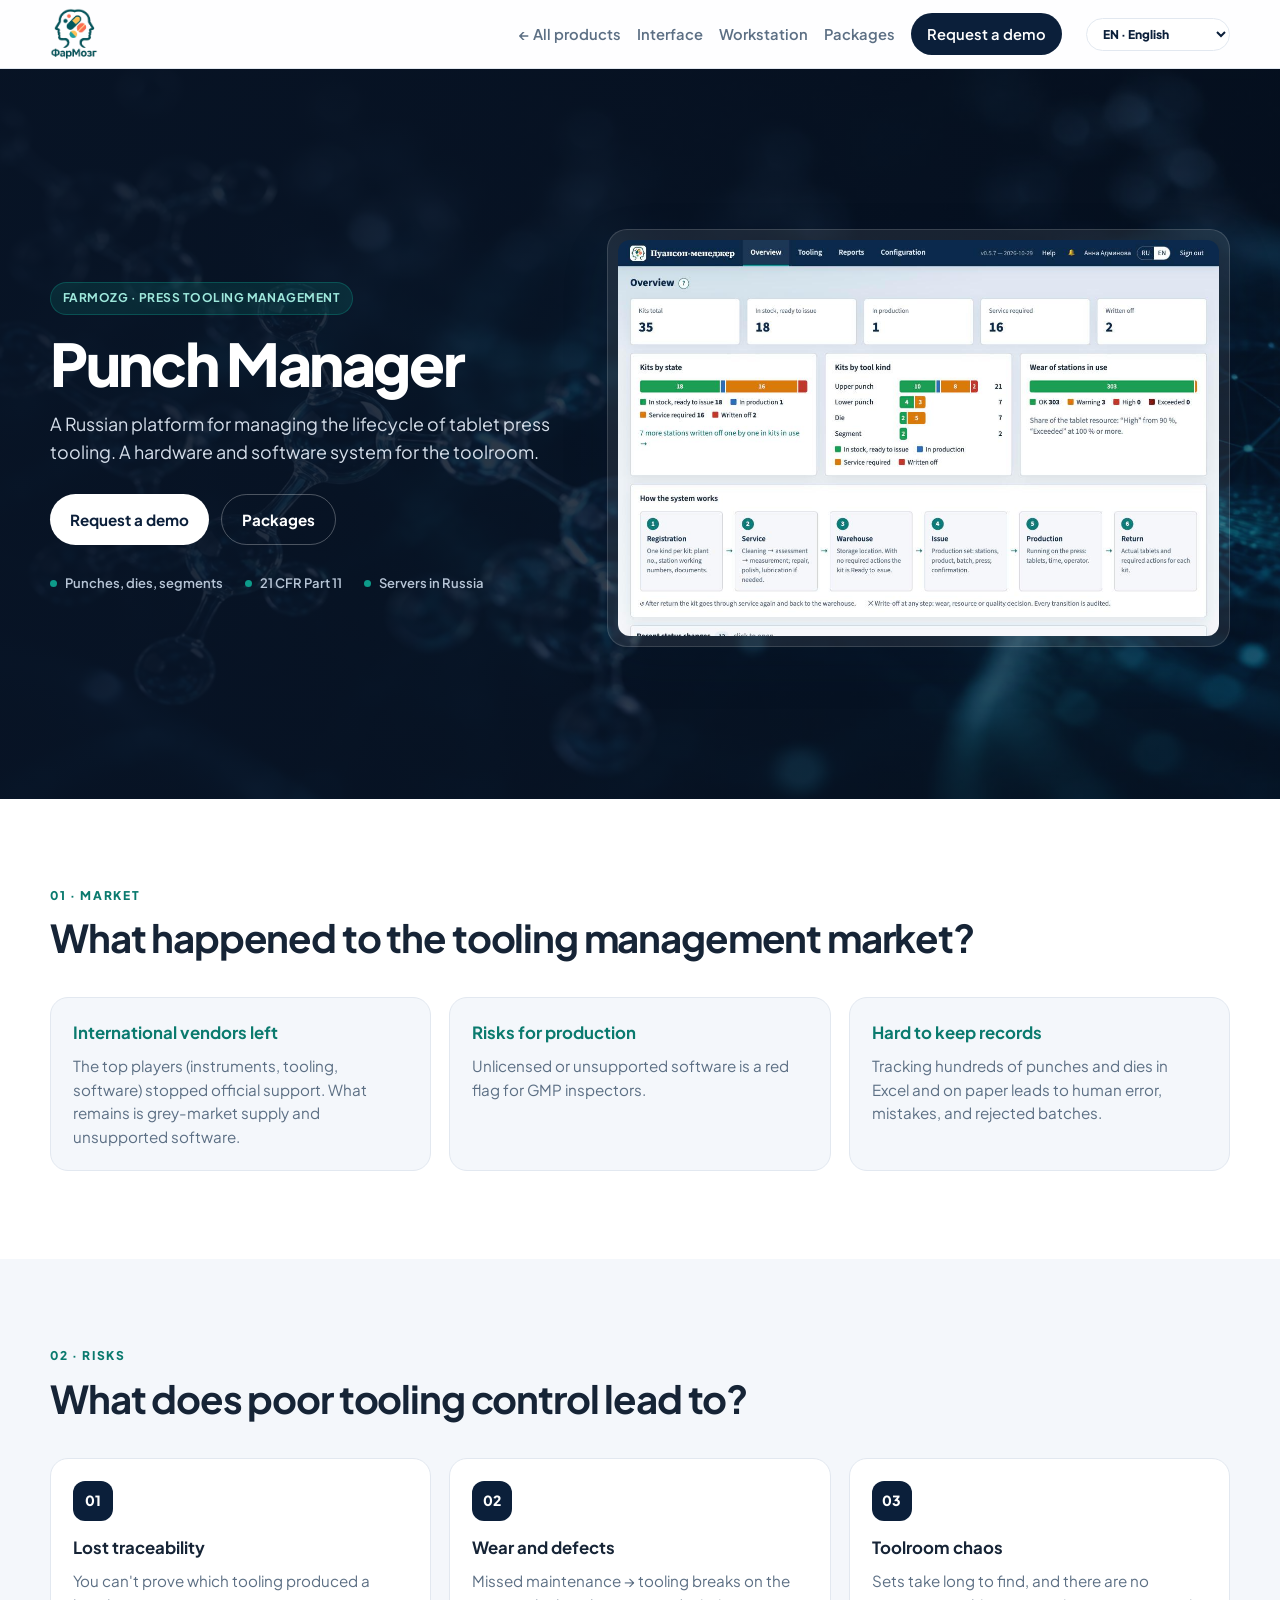
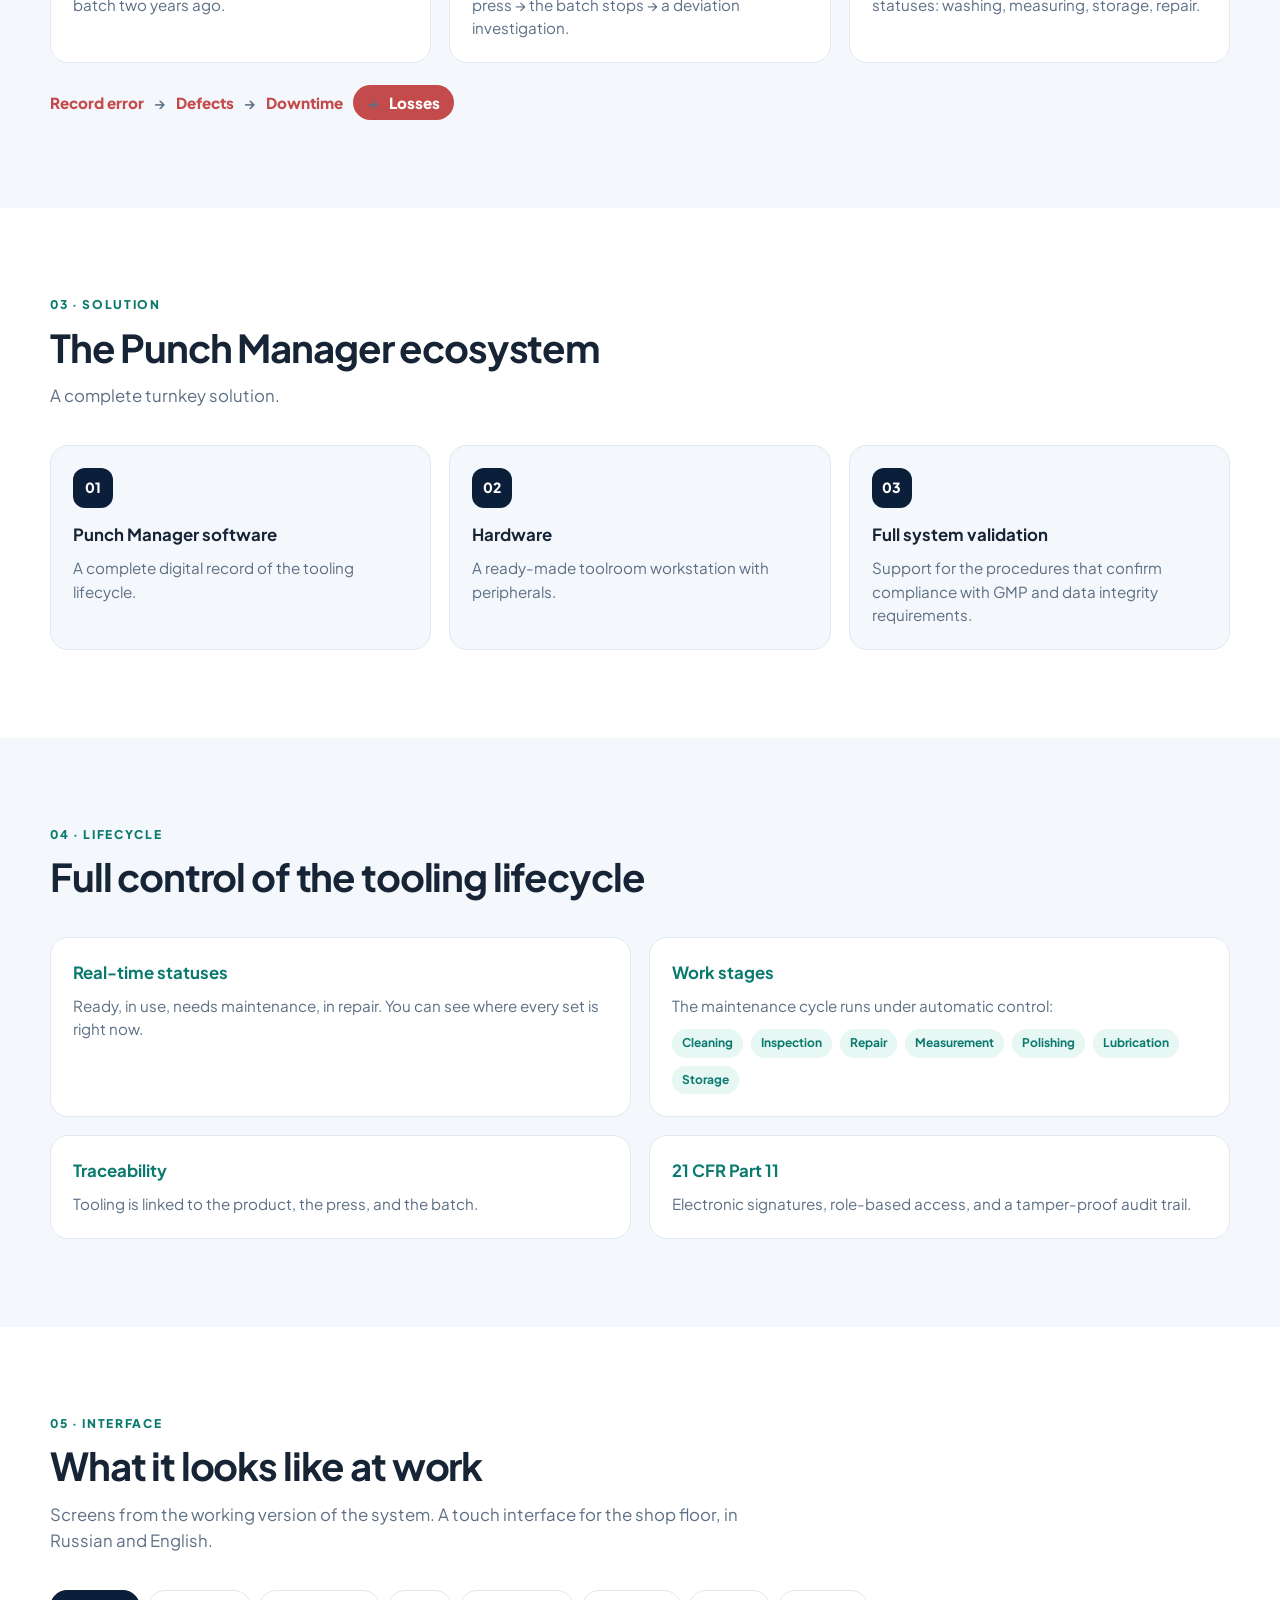
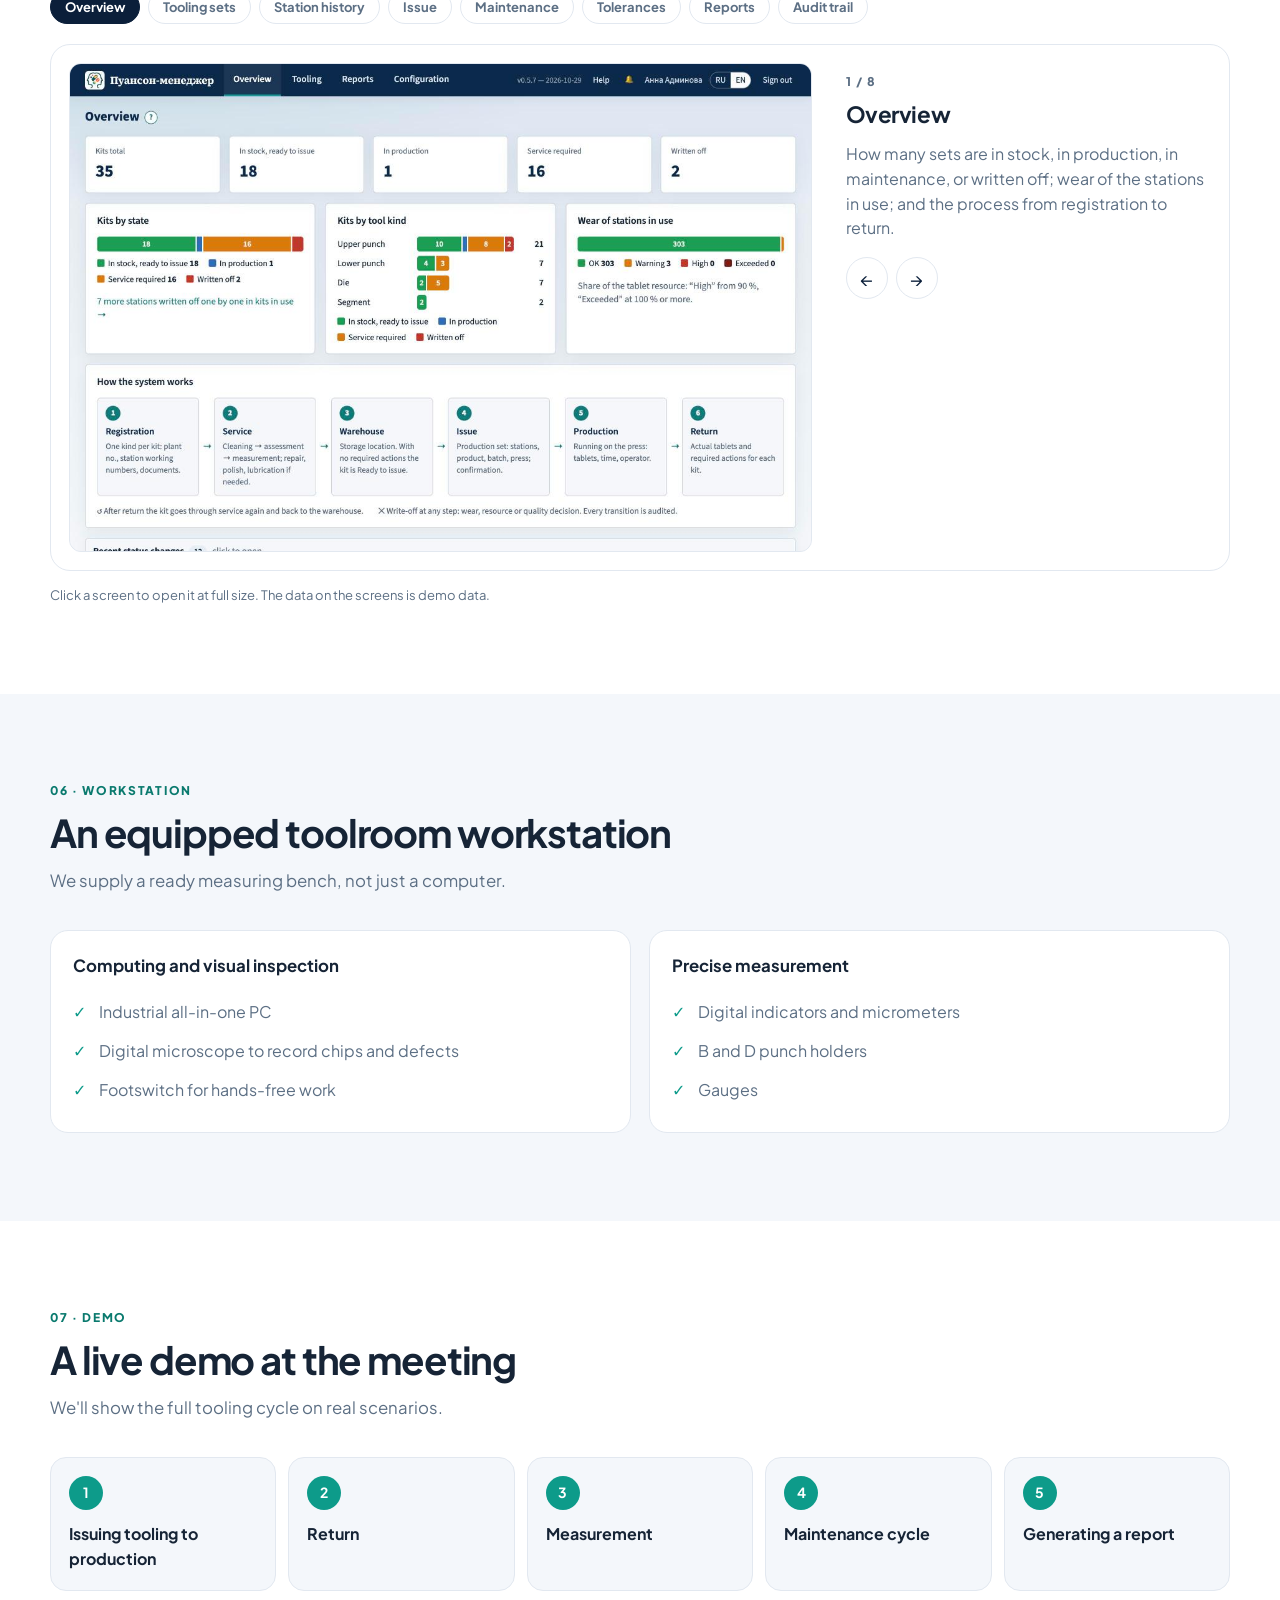
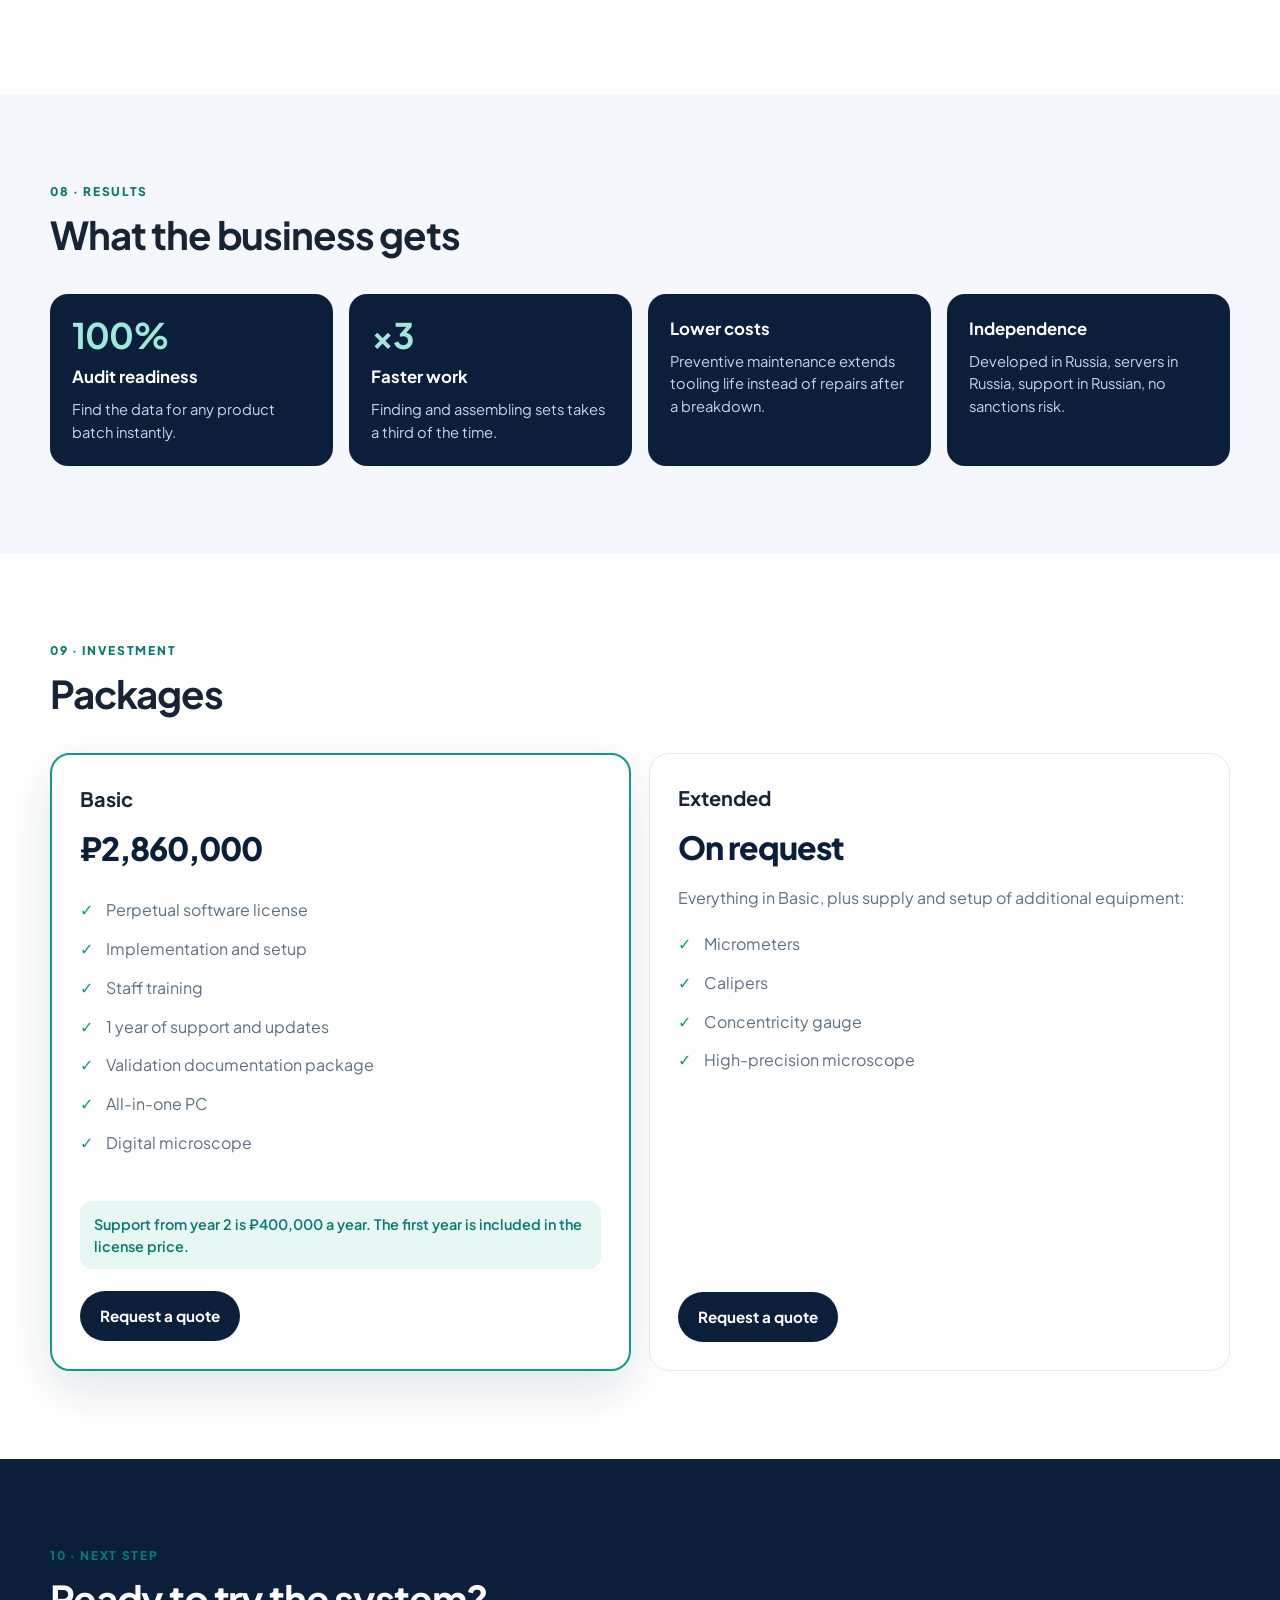
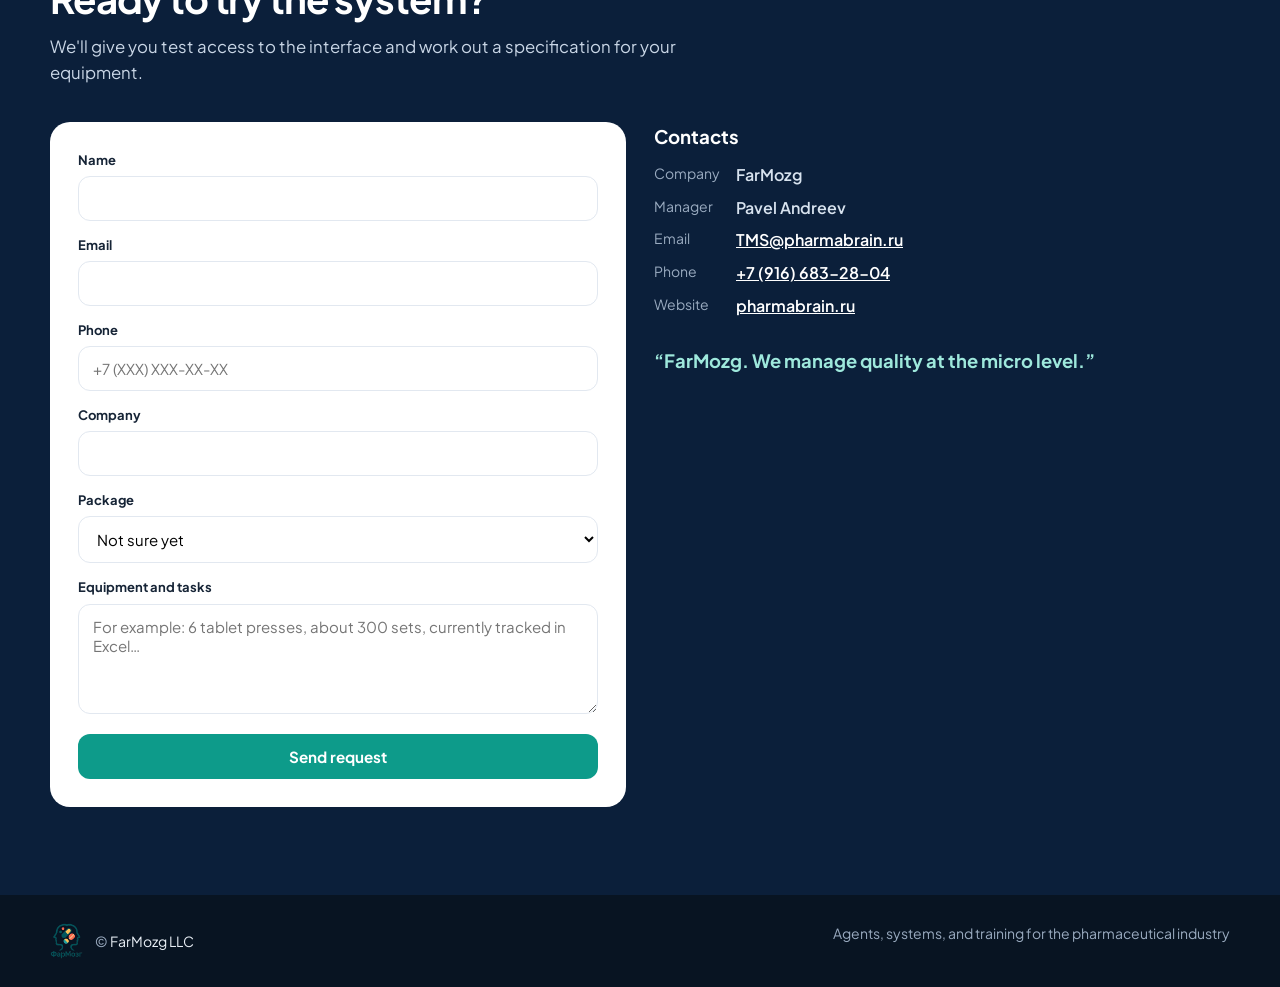
==== tooling.html @ 7270c8f1 "press page" ====
<!DOCTYPE html>
<html lang="ru">
<head>
    <meta charset="UTF-8" />
    <meta name="viewport" content="width=device-width, initial-scale=1.0"/>
    <title>Пуансон-менеджер — управление пресс-инструментом | ФарМозг</title>
    <meta name="description" content="Российская платформа для управления жизненным циклом пресс-инструмента: пуансоны, матрицы, сегменты. ПО, рабочее место инструментальщика и валидация под ключ."/>
    <link rel="icon" href="images/favicon.png" type="image/png">
    <link rel="preconnect" href="https://fonts.googleapis.com">
    <link rel="preconnect" href="https://fonts.gstatic.com" crossorigin>
    <link href="https://fonts.googleapis.com/css2?family=Plus+Jakarta+Sans:wght@400;500;600;700;800&display=swap" rel="stylesheet">
    <style>
        :root {
            --navy: #0b1f3a;
            --navy-2: #122a4a;
            --teal: #0d9b8a;
            --teal-2: #0a7a6e;
            --teal-s: #e6f7f4;
            --bg: #f4f7fb;
            --card: #ffffff;
            --text: #162436;
            --muted: #5c6f84;
            --line: #e2e8f0;
            --amber: #c9841a;
            --red: #c44b4b;
            --shadow: 0 18px 50px rgba(11, 31, 58, 0.12);
            --radius: 18px;
        }
        * { box-sizing: border-box; }
        html { scroll-behavior: smooth; }
        body {
            margin: 0;
            font-family: "Plus Jakarta Sans", system-ui, sans-serif;
            color: var(--text);
            background: var(--bg);
            line-height: 1.55;
        }
        a { color: inherit; }
        img { max-width: 100%; height: auto; display: block; }
        button, input, select, textarea { font-family: inherit; }
        .container { width: min(1180px, calc(100% - 40px)); margin: 0 auto; }

        /* Nav */
        .nav {
            position: sticky; top: 0; z-index: 50;
            backdrop-filter: blur(16px);
            background: rgba(255,255,255,0.86);
            border-bottom: 1px solid var(--line);
        }
        .nav-inner { display: flex; align-items: center; justify-content: space-between; height: 68px; gap: 24px; }
        .logo { display: flex; align-items: center; text-decoration: none; }
        .logo img { height: 52px; width: auto; display: block; }
        .nav-links { display: flex; gap: 16px; align-items: center; margin-left: auto; }
        .nav-links a { text-decoration: none; color: var(--muted); font-size: 0.92rem; font-weight: 600; }
        .nav-links a:hover { color: var(--navy); }
        .nav-cta { background: var(--navy); color: #fff !important; padding: 10px 16px; border-radius: 999px; }
        .nav-tools { display: flex; align-items: center; gap: 10px; }
        .lang-select {
            width: auto; padding: 7px 28px 7px 12px; border: 1px solid var(--line); border-radius: 999px;
            font-weight: 800; font-size: 12px; color: var(--navy); background-color: #fff; cursor: pointer;
        }
        .menu-btn { display: none; background: none; border: 1px solid var(--line); border-radius: 10px; padding: 8px 10px; cursor: pointer; }

        /* Scripts without Plus Jakarta Sans glyphs */
        :lang(zh) body { font-family: "Plus Jakarta Sans", "PingFang SC", "Microsoft YaHei", "Noto Sans SC", sans-serif; }
        :lang(ar) body { font-family: "Plus Jakarta Sans", "Geeza Pro", Tahoma, "Noto Sans Arabic", sans-serif; }
        :lang(hi) body { font-family: "Plus Jakarta Sans", "Kohinoor Devanagari", Mangal, "Noto Sans Devanagari", sans-serif; }
        html:lang(zh) h1, html:lang(zh) h2, html:lang(ar) h1, html:lang(ar) h2, html:lang(hi) h1, html:lang(hi) h2 { letter-spacing: 0; line-height: 1.3; }
        html:lang(zh) .kicker, html:lang(ar) .kicker, html:lang(hi) .kicker { letter-spacing: .02em; }
        html:lang(hi) h1, html:lang(hi) h2, html:lang(hi) h3 { line-height: 1.45; }

        /* Right-to-left (Arabic) */
        [dir="rtl"] .hero::before { background: linear-gradient(270deg, rgba(8,20,38,.94) 0%, rgba(8,20,38,.82) 50%, rgba(8,20,38,.6) 100%); }
        [dir="rtl"] .nav-links { margin-left: 0; margin-right: auto; }
        [dir="rtl"] .lang-select { padding: 7px 12px 7px 28px; }
        [dir="rtl"] .check-list li { padding-left: 0; padding-right: 26px; }
        [dir="rtl"] .check-list li::before { left: auto; right: 0; }
        [dir="rtl"] .chain span + span::before { content: "←"; }

        /* Buttons */
        .btn {
            display: inline-flex; align-items: center; justify-content: center; gap: 8px;
            padding: 13px 20px; border-radius: 999px; text-decoration: none;
            font-weight: 700; font-size: 0.95rem; border: 0; cursor: pointer;
            transition: transform .15s ease, background .15s ease;
        }
        .btn:hover { transform: translateY(-1px); }
        .btn-primary { background: #fff; color: var(--navy); }
        .btn-navy { background: var(--navy); color: #fff; }
        .btn-teal { background: var(--teal); color: #fff; }
        .btn-ghost { background: transparent; color: #fff; border: 1px solid rgba(255,255,255,.28); }

        /* Hero */
        .hero {
            position: relative; color: #fff; overflow: hidden;
            background: var(--navy) url("images/hero-bg.jpg") center/cover no-repeat;
        }
        .hero::before {
            content: ""; position: absolute; inset: 0;
            background: linear-gradient(90deg, rgba(8,20,38,.94) 0%, rgba(8,20,38,.82) 50%, rgba(8,20,38,.6) 100%);
        }
        .hero-grid {
            position: relative; z-index: 1;
            display: grid; grid-template-columns: .9fr 1.1fr; gap: 48px;
            align-items: center; padding: 72px 0 64px;
        }
        .eyebrow {
            display: inline-flex; align-items: center; gap: 8px;
            background: rgba(13,155,138,.16); color: #9ee8dc;
            border: 1px solid rgba(13,155,138,.35);
            padding: 6px 12px; border-radius: 999px;
            font-size: 12px; font-weight: 700; letter-spacing: .04em; text-transform: uppercase;
        }
        .hero h1 {
            margin: 18px 0 16px; font-size: clamp(2.2rem, 4.6vw, 3.8rem);
            line-height: 1.05; letter-spacing: -0.04em; font-weight: 800;
        }
        .hero-lead { font-size: 1.12rem; color: #d5deea; max-width: 520px; margin: 0 0 28px; }
        .hero-actions { display: flex; flex-wrap: wrap; gap: 12px; }
        .hero-meta { display: flex; flex-wrap: wrap; gap: 10px 22px; margin-top: 28px; color: #b7c5d6; font-size: 13px; font-weight: 600; }
        .hero-meta span { display: flex; align-items: center; gap: 8px; }
        .hero-meta span::before { content: ""; width: 7px; height: 7px; border-radius: 50%; background: var(--teal); }
        .shot-wrap {
            background: rgba(255,255,255,.08); border: 1px solid rgba(255,255,255,.14);
            border-radius: 20px; padding: 10px; box-shadow: var(--shadow);
        }
        .shot-wrap img { border-radius: 12px; }

        /* Sections */
        section { padding: 88px 0; scroll-margin-top: 68px; }
        section.white { background: #fff; }
        .kicker { color: var(--teal-2); font-weight: 800; font-size: 12px; letter-spacing: .14em; text-transform: uppercase; margin: 0 0 10px; }
        h2 { font-size: clamp(1.7rem, 3vw, 2.4rem); letter-spacing: -0.03em; margin: 0 0 12px; line-height: 1.2; }
        .sub { color: var(--muted); font-size: 1.05rem; max-width: 720px; margin: 0; }

        .grid-3 { display: grid; grid-template-columns: repeat(3, 1fr); gap: 18px; margin-top: 36px; }
        .grid-2 { display: grid; grid-template-columns: 1fr 1fr; gap: 18px; margin-top: 36px; }
        .card { border: 1px solid var(--line); border-radius: var(--radius); padding: 22px; background: var(--bg); }
        section:not(.white) .card { background: #fff; }
        .card h3 { margin: 0 0 8px; font-size: 1.05rem; }
        .card p { margin: 0; color: var(--muted); font-size: 0.95rem; }
        .card .n {
            display: inline-grid; place-items: center; width: 40px; height: 40px; margin-bottom: 14px;
            border-radius: 12px; background: var(--navy); color: #fff; font-weight: 800; font-size: 14px;
        }
        .card.accent h3 { color: var(--teal-2); }

        /* Risk chain */
        .chain { display: flex; flex-wrap: wrap; align-items: center; gap: 10px; margin-top: 22px; }
        .chain span {
            display: inline-flex; align-items: center; gap: 10px;
            font-weight: 800; color: var(--red); font-size: 0.95rem;
        }
        .chain span + span::before { content: "→"; color: var(--muted); font-weight: 600; }
        .chain span:last-child { color: #fff; background: var(--red); padding: 6px 14px; border-radius: 999px; }

        /* Lifecycle */
        .life-steps { display: flex; flex-wrap: wrap; gap: 8px; margin-top: 12px; }
        .life-steps span {
            background: var(--teal-s); color: var(--teal-2); font-weight: 700; font-size: 12px;
            padding: 5px 10px; border-radius: 999px;
        }

        /* Screens tour */
        .tour-tabs { display: flex; flex-wrap: wrap; gap: 8px; margin: 36px 0 20px; }
        .tour-tab {
            border: 1px solid var(--line); background: #fff; color: var(--muted);
            border-radius: 999px; padding: 8px 14px; font-weight: 700; font-size: 13px; cursor: pointer;
        }
        .tour-tab.active { background: var(--navy); color: #fff; border-color: var(--navy); }
        .tour-stage {
            display: grid; grid-template-columns: 1.6fr .8fr; gap: 28px; align-items: start;
            background: #fff; border: 1px solid var(--line); border-radius: 20px; padding: 18px;
        }
        .tour-stage a { display: block; border-radius: 12px; overflow: hidden; border: 1px solid var(--line); background: #eaf0f6; }
        .tour-stage img { width: 100%; aspect-ratio: 1189/783; object-fit: cover; object-position: top left; }
        .tour-copy { padding: 10px 6px; }
        .tour-copy .kicker { margin-bottom: 6px; }
        .tour-copy h3 { margin: 0 0 10px; font-size: 1.4rem; letter-spacing: -0.02em; }
        .tour-copy p { margin: 0 0 16px; color: var(--muted); }
        .tour-nav { display: flex; gap: 8px; }
        .tour-nav button {
            width: 42px; height: 42px; border-radius: 50%; border: 1px solid var(--line);
            background: #fff; cursor: pointer; font-size: 18px; color: var(--navy);
        }
        [dir="rtl"] .tour-nav button { transform: scaleX(-1); }
        .tour-note { margin: 14px 0 0; color: var(--muted); font-size: 13px; }

        /* Workplace */
        .check-list { list-style: none; padding: 0; margin: 14px 0 0; }
        .check-list li { position: relative; padding: 7px 0 7px 26px; color: var(--muted); }
        .check-list li::before {
            content: "✓"; position: absolute; left: 0; top: 7px; color: var(--teal); font-weight: 800;
        }

        /* Demo */
        .demo-steps { display: grid; grid-template-columns: repeat(5, 1fr); gap: 12px; margin-top: 36px; counter-reset: demo; }
        .demo-steps li {
            list-style: none; counter-increment: demo;
            background: var(--bg); border: 1px solid var(--line); border-radius: 16px; padding: 18px; font-weight: 700;
        }
        .demo-steps li::before {
            content: counter(demo); display: grid; place-items: center; width: 34px; height: 34px; margin-bottom: 12px;
            border-radius: 50%; background: var(--teal); color: #fff; font-size: 14px;
        }
        .demo-steps { padding: 0; }

        /* Results */
        .results { display: grid; grid-template-columns: repeat(4, 1fr); gap: 16px; margin-top: 36px; }
        .result { background: var(--navy); color: #fff; border-radius: 18px; padding: 22px; }
        .result strong { display: block; font-size: 2.2rem; letter-spacing: -0.03em; line-height: 1.1; color: #9ee8dc; margin-bottom: 10px; }
        .result h3 { margin: 0 0 8px; font-size: 1.05rem; }
        .result p { margin: 0; color: #c9d6e6; font-size: 0.92rem; }

        /* Pricing */
        .plans { display: grid; grid-template-columns: 1fr 1fr; gap: 18px; margin-top: 36px; }
        .plan { background: #fff; border: 1px solid var(--line); border-radius: 20px; padding: 28px; display: flex; flex-direction: column; }
        .plan.main { border: 2px solid var(--teal); box-shadow: var(--shadow); }
        .plan h3 { margin: 0; font-size: 1.25rem; }
        .plan .price { font-size: 2rem; font-weight: 800; letter-spacing: -0.03em; margin: 10px 0 4px; color: var(--navy); }
        .plan .lead { margin: 10px 0 0; color: var(--muted); }
        .plan .note { margin: 16px 0 0; padding: 12px 14px; background: var(--teal-s); border-radius: 12px; color: var(--teal-2); font-size: 0.9rem; font-weight: 600; }
        .plan .btn { margin-top: auto; align-self: flex-start; }
        .plan .check-list { margin-bottom: 22px; }

        /* Contact */
        #contact { background: var(--navy); color: #fff; }
        #contact .sub { color: #c9d6e6; }
        .contact-grid { display: grid; grid-template-columns: 1fr 1fr; gap: 28px; margin-top: 36px; }
        .form { background: #fff; color: var(--text); border-radius: 20px; padding: 28px; }
        .form-row { margin-bottom: 14px; }
        label { display: block; font-weight: 700; font-size: 13px; margin-bottom: 6px; }
        input, select, textarea {
            width: 100%; padding: 12px 14px; border: 1px solid var(--line); border-radius: 12px;
            font-size: 15px; background: #fff;
        }
        textarea { min-height: 110px; resize: vertical; }
        .contact-card { color: #d7e2ee; }
        .contact-card h3 { margin: 0 0 12px; color: #fff; }
        .contact-card dl { display: grid; grid-template-columns: auto 1fr; gap: 8px 16px; margin: 0; }
        .contact-card dt { color: #9aabc0; font-size: 14px; }
        .contact-card dd { margin: 0; font-weight: 600; }
        .contact-card a { color: #fff; }
        .slogan { margin: 28px 0 0; font-size: 1.15rem; font-weight: 700; color: #9ee8dc; }
        .toast { display: none; margin-top: 12px; padding: 12px; border-radius: 12px; font-weight: 600; text-align: center; }
        .toast.ok { display: block; background: #d4edda; color: #155724; }
        .toast.err { display: block; background: #f8d7da; color: #721c24; }

        footer { background: #081422; color: #9aabc0; padding: 28px 0; font-size: 14px; }
        footer .container { display: flex; justify-content: space-between; gap: 16px; flex-wrap: wrap; }
        footer a { color: #e8eef5; text-decoration: none; }

        @media (max-width: 980px) {
            .hero-grid, .grid-3, .grid-2, .tour-stage, .plans, .contact-grid { grid-template-columns: 1fr; }
            .results { grid-template-columns: 1fr 1fr; }
            .demo-steps { grid-template-columns: 1fr 1fr; }
            .nav-links { display: none; margin-left: 0; }
            .nav-links.open {
                display: flex; flex-direction: column; position: absolute; top: 68px; left: 0; right: 0;
                background: #fff; padding: 16px; border-bottom: 1px solid var(--line); align-items: flex-start;
            }
            [dir="rtl"] .nav-links.open { margin-right: 0; }
            .menu-btn { display: block; }
            .hero-grid { padding: 48px 0; }
        }
        @media (max-width: 640px) {
            .container { width: min(1180px, calc(100% - 28px)); }
            section { padding: 64px 0; }
            .results, .demo-steps { grid-template-columns: 1fr; }
            .plan { padding: 22px; }
        }
    </style>
</head>
<body>
    <header class="nav">
        <div class="container nav-inner">
            <a class="logo" href="./" id="homeLink"><img src="images/logo.png" data-i18n-alt="brand" alt="ФарМозг"></a>
            <nav class="nav-links" id="navLinks">
                <a href="./" id="backLink" data-i18n="tms_nav_back">← Все продукты</a>
                <a href="#screens" data-i18n="tms_nav_screens">Интерфейс</a>
                <a href="#workplace" data-i18n="tms_nav_workplace">Рабочее место</a>
                <a href="#pricing" data-i18n="tms_nav_pricing">Комплекты поставки</a>
                <a class="nav-cta" href="#contact" data-i18n="tms_nav_demo">Запросить демо</a>
            </nav>
            <div class="nav-tools">
                <select class="lang-select" id="langSelect" aria-label="Language" data-i18n-aria="lang">
                    <option value="ru">RU · Русский</option>
                    <option value="en">EN · English</option>
                    <option value="zh">中文</option>
                    <option value="ar">العربية</option>
                    <option value="tr">TR · Türkçe</option>
                    <option value="hi">हिन्दी</option>
                </select>
                <button class="menu-btn" id="menuBtn" data-i18n-aria="menu" aria-label="Меню">☰</button>
            </div>
        </div>
    </header>

    <section class="hero" id="top">
        <div class="container hero-grid">
            <div>
                <span class="eyebrow" data-i18n="tms_eyebrow">ФарМозг · Управление пресс-оборудованием</span>
                <h1 data-i18n="tms_h1">Пуансон-менеджер</h1>
                <p class="hero-lead" data-i18n="tms_lead">Российская платформа для управления жизненным циклом пресс-инструмента. Аппаратно-программный комплекс для инструментальной комнаты.</p>
                <div class="hero-actions">
                    <a class="btn btn-primary" href="#contact" data-i18n="tms_cta_demo">Запросить демо</a>
                    <a class="btn btn-ghost" href="#pricing" data-i18n="tms_cta_pricing">Комплекты поставки</a>
                </div>
                <div class="hero-meta">
                    <span data-i18n="tms_meta1">Пуансоны, матрицы, сегменты</span>
                    <span data-i18n="tms_meta2">21 CFR Part 11</span>
                    <span data-i18n="tms_meta3">Серверы в РФ</span>
                </div>
            </div>
            <div class="shot-wrap">
                <img data-shot="dashboard" src="images/tms/dashboard.ru.jpg" width="1189" height="783" data-i18n-alt="tms_shot1_h" alt="Обзор">
            </div>
        </div>
    </section>

    <section class="white" id="market">
        <div class="container">
            <p class="kicker" data-i18n="tms_market_kicker">01 · Рынок</p>
            <h2 data-i18n="tms_market_h2">Что произошло с рынком управления инструментом?</h2>
            <div class="grid-3">
                <article class="card accent">
                    <h3 data-i18n="tms_market1_h">Уход международных вендоров</h3>
                    <p data-i18n="tms_market1_p">Топовые игроки рынка (приборы, оснастка, софт) прекратили официальное сопровождение. Остались только «серые» поставки и неподдерживаемое ПО.</p>
                </article>
                <article class="card accent">
                    <h3 data-i18n="tms_market2_h">Риски для производства</h3>
                    <p data-i18n="tms_market2_p">Нелицензионный или неподдерживаемый софт — красный флаг для инспекторов GMP.</p>
                </article>
                <article class="card accent">
                    <h3 data-i18n="tms_market3_h">Сложность учёта</h3>
                    <p data-i18n="tms_market3_p">Учёт сотен пуансонов и матриц в Excel и на бумаге ведёт к человеческому фактору, ошибкам и браку.</p>
                </article>
            </div>
        </div>
    </section>

    <section id="risks">
        <div class="container">
            <p class="kicker" data-i18n="tms_risk_kicker">02 · Риски</p>
            <h2 data-i18n="tms_risk_h2">Чем грозит плохой учёт пресс-инструмента?</h2>
            <div class="grid-3">
                <article class="card">
                    <span class="n">01</span>
                    <h3 data-i18n="tms_risk1_h">Потеря прослеживаемости</h3>
                    <p data-i18n="tms_risk1_p">Нельзя доказать, каким инструментом выпускалась серия два года назад.</p>
                </article>
                <article class="card">
                    <span class="n">02</span>
                    <h3 data-i18n="tms_risk2_h">Износ и брак</h3>
                    <p data-i18n="tms_risk2_p">Пропуск обслуживания → разрушение инструмента на прессе → остановка партии → расследование отклонения.</p>
                </article>
                <article class="card">
                    <span class="n">03</span>
                    <h3 data-i18n="tms_risk3_h">Хаос в инструментальной</h3>
                    <p data-i18n="tms_risk3_p">Долгий поиск комплекта, нет статусов: мойка, замер, склад, ремонт.</p>
                </article>
            </div>
            <div class="chain">
                <span data-i18n="tms_chain1">Ошибка учёта</span>
                <span data-i18n="tms_chain2">Брак</span>
                <span data-i18n="tms_chain3">Остановка</span>
                <span data-i18n="tms_chain4">Убытки</span>
            </div>
        </div>
    </section>

    <section class="white" id="solution">
        <div class="container">
            <p class="kicker" data-i18n="tms_sol_kicker">03 · Решение</p>
            <h2 data-i18n="tms_sol_h2">Экосистема «Пуансон-менеджер»</h2>
            <p class="sub" data-i18n="tms_sol_sub">Комплексное решение «под ключ».</p>
            <div class="grid-3">
                <article class="card">
                    <span class="n">01</span>
                    <h3 data-i18n="tms_sol1_h">ПО «Пуансон-менеджер»</h3>
                    <p data-i18n="tms_sol1_p">Полная цифровая копия жизненного цикла инструмента.</p>
                </article>
                <article class="card">
                    <span class="n">02</span>
                    <h3 data-i18n="tms_sol2_h">Аппаратная часть</h3>
                    <p data-i18n="tms_sol2_p">Готовое рабочее место инструментальщика с периферией.</p>
                </article>
                <article class="card">
                    <span class="n">03</span>
                    <h3 data-i18n="tms_sol3_h">Полная валидация системы</h3>
                    <p data-i18n="tms_sol3_p">Поддержка процедур для подтверждения соответствия требованиям GMP и целостности данных.</p>
                </article>
            </div>
        </div>
    </section>

    <section id="lifecycle">
        <div class="container">
            <p class="kicker" data-i18n="tms_life_kicker">04 · Жизненный цикл</p>
            <h2 data-i18n="tms_life_h2">Полный контроль жизненного цикла инструмента</h2>
            <div class="grid-2">
                <article class="card accent">
                    <h3 data-i18n="tms_life1_h">Статусы в реальном времени</h3>
                    <p data-i18n="tms_life1_p">Готов, в использовании, требует обслуживания, в ремонте. Видно, где каждый комплект прямо сейчас.</p>
                </article>
                <article class="card accent">
                    <h3 data-i18n="tms_life2_h">Этапы работы</h3>
                    <p data-i18n="tms_life2_p">Цикл обслуживания под автоматическим контролем:</p>
                    <div class="life-steps">
                        <span data-i18n="tms_step1">Очистка</span>
                        <span data-i18n="tms_step2">Оценка</span>
                        <span data-i18n="tms_step3">Ремонт</span>
                        <span data-i18n="tms_step4">Измерение</span>
                        <span data-i18n="tms_step5">Полировка</span>
                        <span data-i18n="tms_step6">Смазка</span>
                        <span data-i18n="tms_step7">Хранение</span>
                    </div>
                </article>
                <article class="card accent">
                    <h3 data-i18n="tms_life3_h">Прослеживаемость</h3>
                    <p data-i18n="tms_life3_p">Привязка инструмента к продукту, прессу и серии.</p>
                </article>
                <article class="card accent">
                    <h3 data-i18n="tms_life4_h">21 CFR Part 11</h3>
                    <p data-i18n="tms_life4_p">Электронные подписи, разграничение прав, неизменяемый аудит.</p>
                </article>
            </div>
        </div>
    </section>

    <section class="white" id="screens">
        <div class="container">
            <p class="kicker" data-i18n="tms_tour_kicker">05 · Интерфейс</p>
            <h2 data-i18n="tms_tour_h2">Как это выглядит в работе</h2>
            <p class="sub" data-i18n="tms_tour_sub">Экраны рабочей версии системы. Сенсорный интерфейс для цеха на русском и английском языках.</p>
            <div class="tour-tabs" id="tourTabs"></div>
            <div class="tour-stage">
                <a id="tourLink" href="images/tms/dashboard.ru.jpg" target="_blank" rel="noopener">
                    <img id="tourImg" src="images/tms/dashboard.ru.jpg" width="1189" height="783" alt="">
                </a>
                <div class="tour-copy">
                    <p class="kicker" id="tourCount"></p>
                    <h3 id="tourTitle"></h3>
                    <p id="tourText"></p>
                    <div class="tour-nav">
                        <button type="button" id="tourPrev" data-i18n-aria="tms_tour_prev" aria-label="Назад">←</button>
                        <button type="button" id="tourNext" data-i18n-aria="tms_tour_next" aria-label="Вперёд">→</button>
                    </div>
                </div>
            </div>
            <p class="tour-note" data-i18n="tms_tour_note">Нажмите на экран, чтобы открыть его в полном размере. Данные на экранах демонстрационные.</p>
        </div>
    </section>

    <section id="workplace">
        <div class="container">
            <p class="kicker" data-i18n="tms_ws_kicker">06 · Рабочее место</p>
            <h2 data-i18n="tms_ws_h2">Оснащённое рабочее место инструментальщика</h2>
            <p class="sub" data-i18n="tms_ws_sub">Поставляем не просто компьютер, а готовый измерительный стенд.</p>
            <div class="grid-2">
                <article class="card">
                    <h3 data-i18n="tms_ws1_h">Вычислительный центр и визуальный контроль</h3>
                    <ul class="check-list">
                        <li data-i18n="tms_ws1_l1">Промышленный моноблок (All-in-One)</li>
                        <li data-i18n="tms_ws1_l2">Цифровой микроскоп для фиксации сколов и дефектов</li>
                        <li data-i18n="tms_ws1_l3">Педаль (footswitch) для работы без рук</li>
                    </ul>
                </article>
                <article class="card">
                    <h3 data-i18n="tms_ws2_h">Точные измерения</h3>
                    <ul class="check-list">
                        <li data-i18n="tms_ws2_l1">Цифровые индикаторы и микрометры</li>
                        <li data-i18n="tms_ws2_l2">Держатели пуансонов B и D</li>
                        <li data-i18n="tms_ws2_l3">Калибры</li>
                    </ul>
                </article>
            </div>
        </div>
    </section>

    <section class="white" id="demo">
        <div class="container">
            <p class="kicker" data-i18n="tms_demo_kicker">07 · Демо</p>
            <h2 data-i18n="tms_demo_h2">Живое демо на встрече</h2>
            <p class="sub" data-i18n="tms_demo_sub">Покажем полный цикл работы с инструментом на реальных сценариях.</p>
            <ol class="demo-steps">
                <li data-i18n="tms_demo1">Выдача инструмента в производство</li>
                <li data-i18n="tms_demo2">Возврат</li>
                <li data-i18n="tms_demo3">Измерение</li>
                <li data-i18n="tms_demo4">Цикл обслуживания</li>
                <li data-i18n="tms_demo5">Формирование отчёта</li>
            </ol>
        </div>
    </section>

    <section id="results">
        <div class="container">
            <p class="kicker" data-i18n="tms_res_kicker">08 · Результат</p>
            <h2 data-i18n="tms_res_h2">Что получает бизнес</h2>
            <div class="results">
                <article class="result">
                    <strong>100%</strong>
                    <h3 data-i18n="tms_res1_h">Готовность к аудитам</h3>
                    <p data-i18n="tms_res1_p">Мгновенный поиск данных по серии продукции.</p>
                </article>
                <article class="result">
                    <strong data-i18n="tms_res2_v">×3</strong>
                    <h3 data-i18n="tms_res2_h">Ускорение</h3>
                    <p data-i18n="tms_res2_p">Время на поиск и комплектацию наборов сокращается в 3 раза.</p>
                </article>
                <article class="result">
                    <h3 data-i18n="tms_res3_h">Снижение затрат</h3>
                    <p data-i18n="tms_res3_p">Превентивное обслуживание продлевает срок службы инструмента вместо ремонта после поломки.</p>
                </article>
                <article class="result">
                    <h3 data-i18n="tms_res4_h">Независимость</h3>
                    <p data-i18n="tms_res4_p">Локальная разработка, серверы в РФ, поддержка на русском, нет санкционных рисков.</p>
                </article>
            </div>
        </div>
    </section>

    <section class="white" id="pricing">
        <div class="container">
            <p class="kicker" data-i18n="tms_price_kicker">09 · Инвестиции</p>
            <h2 data-i18n="tms_price_h2">Комплекты поставки</h2>
            <div class="plans">
                <article class="plan main">
                    <h3 data-i18n="tms_p1_name">Базовый</h3>
                    <div class="price" data-i18n="tms_p1_price">2 860 000 ₽</div>
                    <ul class="check-list">
                        <li data-i18n="tms_p1_l1">Бессрочная лицензия на ПО</li>
                        <li data-i18n="tms_p1_l2">Внедрение и настройка</li>
                        <li data-i18n="tms_p1_l3">Обучение персонала</li>
                        <li data-i18n="tms_p1_l4">1 год поддержки и обновлений</li>
                        <li data-i18n="tms_p1_l5">Комплект валидационной документации</li>
                        <li data-i18n="tms_p1_l6">ПК-моноблок</li>
                        <li data-i18n="tms_p1_l7">Цифровой микроскоп</li>
                    </ul>
                    <p class="note" data-i18n="tms_p1_note">Поддержка со 2-го года — 400 000 ₽ ежегодно. Первый год включён в стоимость лицензии.</p>
                    <a class="btn btn-navy" href="#contact" data-kit="basic" style="margin-top:22px;" data-i18n="tms_p_cta">Запросить расчёт</a>
                </article>
                <article class="plan">
                    <h3 data-i18n="tms_p2_name">Расширенный</h3>
                    <div class="price" data-i18n="tms_p2_price">По запросу</div>
                    <p class="lead" data-i18n="tms_p2_lead">Всё из базового комплекта, плюс поставка и настройка дополнительного оборудования:</p>
                    <ul class="check-list">
                        <li data-i18n="tms_p2_l1">Микрометры</li>
                        <li data-i18n="tms_p2_l2">Штангенциркули</li>
                        <li data-i18n="tms_p2_l3">Прибор для измерения концентричности</li>
                        <li data-i18n="tms_p2_l4">Микроскоп повышенной точности</li>
                    </ul>
                    <a class="btn btn-navy" href="#contact" data-kit="extended" data-i18n="tms_p_cta">Запросить расчёт</a>
                </article>
            </div>
        </div>
    </section>

    <section id="contact">
        <div class="container">
            <p class="kicker" data-i18n="tms_contact_kicker">10 · Следующий шаг</p>
            <h2 data-i18n="tms_contact_h2">Готовы попробовать систему в деле?</h2>
            <p class="sub" data-i18n="tms_contact_sub">Предоставим тестовый доступ к интерфейсу и рассчитаем спецификацию под ваше оборудование.</p>
            <div class="contact-grid">
                <form class="form" id="contactForm">
                    <div class="form-row">
                        <label for="name" data-i18n="form_name">Имя</label>
                        <input id="name" name="name" required>
                    </div>
                    <div class="form-row">
                        <label for="email" data-i18n="form_email">Email</label>
                        <input id="email" name="email" type="email" required>
                    </div>
                    <div class="form-row">
                        <label for="phone" data-i18n="form_phone">Телефон</label>
                        <input id="phone" name="phone" type="tel" placeholder="+7 (XXX) XXX-XX-XX" required>
                    </div>
                    <div class="form-row">
                        <label for="company" data-i18n="form_company">Компания</label>
                        <input id="company" name="company">
                    </div>
                    <div class="form-row">
                        <label for="kit" data-i18n="tms_form_kit">Комплект поставки</label>
                        <select id="kit" name="kit">
                            <option value="" data-i18n="tms_form_kit_none">Пока не знаю</option>
                            <option value="basic" data-i18n="tms_p1_name">Базовый</option>
                            <option value="extended" data-i18n="tms_p2_name">Расширенный</option>
                        </select>
                    </div>
                    <div class="form-row">
                        <label for="message" data-i18n="tms_form_message">Оборудование и задачи</label>
                        <textarea id="message" name="interest" data-i18n-placeholder="tms_form_placeholder" placeholder="Например: 6 таблеточных прессов, около 300 комплектов, сейчас учёт в Excel…" required></textarea>
                    </div>
                    <button class="btn btn-teal" type="submit" style="width:100%; border-radius:12px;" data-i18n="form_submit">Отправить запрос</button>
                    <div class="toast" id="formToast"></div>
                </form>
                <div class="contact-card">
                    <h3 data-i18n="tms_contacts_h">Контакты</h3>
                    <dl>
                        <dt data-i18n="tms_contacts_company">Компания</dt>
                        <dd data-i18n="brand">ФарМозг</dd>
                        <dt data-i18n="tms_contacts_manager">Менеджер</dt>
                        <dd data-i18n="tms_manager_name">Павел Андреев</dd>
                        <dt>Email</dt>
                        <dd><a href="mailto:TMS@pharmabrain.ru">TMS@pharmabrain.ru</a></dd>
                        <dt data-i18n="phone_label">Телефон</dt>
                        <dd><a href="tel:+79166832804" dir="ltr">+7 (916) 683-28-04</a></dd>
                        <dt data-i18n="tms_contacts_site">Сайт</dt>
                        <dd><a href="./" id="siteLink">pharmabrain.ru</a></dd>
                    </dl>
                    <p class="slogan" data-i18n="tms_slogan">«ФарМозг. Управляем качеством на микроуровне»</p>
                </div>
            </div>
        </div>
    </section>

    <footer>
        <div class="container">
            <div style="display:flex; align-items:center; gap:12px;">
                <img src="images/logo.png" data-i18n-alt="brand" alt="ФарМозг" style="height:36px; width:auto;">
                <span>© <a href="https://lpt.digital/" target="_blank" rel="noopener" data-i18n="footer_company">ООО «ФарМозг»</a></span>
            </div>
            <div data-i18n="footer_tag">Агенты, системы и обучение для фармацевтической отрасли</div>
        </div>
    </footer>

    <script src="i18n.js?v=3"></script>
    <script src="i18n.zh.js?v=3"></script>
    <script src="i18n.ar.js?v=3"></script>
    <script src="i18n.tr.js?v=3"></script>
    <script src="i18n.hi.js?v=3"></script>
    <script src="tooling.i18n.js?v=1"></script>
    <script>
        const LANGS = ["ru","en","zh","ar","tr","hi"];
        const RTL_LANGS = ["ar"];
        const SHOTS = ["dashboard","sets","history","issue","service","measuring","reports","audit"];
        let lang = "ru";
        let shot = 0;

        // Page strings (TMS_I18N) first, then the shared site strings (I18N); English, then Russian, as fallback.
        const t = (key) => {
            for (const dict of [window.TMS_I18N, window.I18N]) {
                const s = (dict[lang] && dict[lang][key]) || (lang !== "ru" && dict.en[key]);
                if (s) return s;
            }
            return TMS_I18N.ru[key] || I18N.ru[key] || key;
        };
        const shotSrc = (id) => "images/tms/" + id + (lang === "ru" ? ".ru.jpg" : ".en.jpg");

        function renderTour() {
            const n = shot + 1;
            const img = document.getElementById("tourImg");
            img.src = shotSrc(SHOTS[shot]);
            img.alt = t("tms_shot" + n + "_h");
            document.getElementById("tourLink").href = img.src;
            document.getElementById("tourCount").textContent = n + " / " + SHOTS.length;
            document.getElementById("tourTitle").textContent = t("tms_shot" + n + "_h");
            document.getElementById("tourText").textContent = t("tms_shot" + n + "_p");
            const tabs = document.getElementById("tourTabs");
            tabs.innerHTML = SHOTS.map((_, i) =>
                `<button type="button" class="tour-tab${i === shot ? " active" : ""}" data-shot-i="${i}">${t("tms_shot" + (i + 1) + "_h")}</button>`
            ).join("");
        }

        function applyStatic() {
            document.documentElement.lang = lang;
            document.documentElement.dir = RTL_LANGS.includes(lang) ? "rtl" : "ltr";
            document.title = t("tms_title");
            const meta = document.querySelector('meta[name="description"]');
            if (meta) meta.setAttribute("content", t("tms_description"));
            document.querySelectorAll("[data-i18n]").forEach(el => { el.textContent = t(el.dataset.i18n); });
            document.querySelectorAll("[data-i18n-placeholder]").forEach(el => { el.placeholder = t(el.dataset.i18nPlaceholder); });
            document.querySelectorAll("[data-i18n-alt]").forEach(el => { el.alt = t(el.dataset.i18nAlt); });
            document.querySelectorAll("[data-i18n-aria]").forEach(el => { el.setAttribute("aria-label", t(el.dataset.i18nAria)); });
            document.querySelectorAll("img[data-shot]").forEach(el => { el.src = shotSrc(el.dataset.shot); });
            const home = lang === "ru" ? "./" : "./?lang=" + lang;
            ["homeLink", "backLink", "siteLink"].forEach(id => { document.getElementById(id).href = home; });
            document.getElementById("langSelect").value = lang;
            renderTour();
        }

        function setLang(next) {
            lang = LANGS.includes(next) ? next : "ru";
            try { localStorage.setItem("farmozg-lang", lang); } catch (e) {}
            const url = new URL(location.href);
            if (lang === "ru") url.searchParams.delete("lang");
            else url.searchParams.set("lang", lang);
            history.replaceState(null, "", url.pathname + url.search + url.hash);
            applyStatic();
        }

        document.getElementById("langSelect").addEventListener("change", e => setLang(e.target.value));
        document.getElementById("tourTabs").addEventListener("click", e => {
            const b = e.target.closest("[data-shot-i]");
            if (b) { shot = +b.dataset.shotI; renderTour(); }
        });
        document.getElementById("tourPrev").onclick = () => { shot = (shot + SHOTS.length - 1) % SHOTS.length; renderTour(); };
        document.getElementById("tourNext").onclick = () => { shot = (shot + 1) % SHOTS.length; renderTour(); };
        document.querySelectorAll("[data-kit]").forEach(a => {
            a.addEventListener("click", () => { document.getElementById("kit").value = a.dataset.kit; });
        });
        document.getElementById("menuBtn").onclick = () => document.getElementById("navLinks").classList.toggle("open");
        document.getElementById("navLinks").querySelectorAll("a").forEach(a => {
            a.addEventListener("click", () => document.getElementById("navLinks").classList.remove("open"));
        });

        document.getElementById("contactForm").addEventListener("submit", async (e) => {
            e.preventDefault();
            const form = e.target;
            const toast = document.getElementById("formToast");
            // The request always names the product and kit in Russian, so the team reads it the same way in every language.
            const kit = form.kit.value === "basic" ? TMS_I18N.ru.tms_p1_name : form.kit.value === "extended" ? TMS_I18N.ru.tms_p2_name : "";
            const product = TMS_I18N.ru.tms_h1 + (kit ? " · " + TMS_I18N.ru.tms_form_kit + ": " + kit : "");
            const interest = [I18N.ru.product_prefix + product, form.interest.value].join("\n");
            try {
                const response = await fetch("https://pharmabrain.ru/PharmAI/api/contact", {
                    method: "POST",
                    headers: { "Content-Type": "application/json" },
                    body: JSON.stringify({
                        name: form.name.value,
                        email: form.email.value,
                        phone: form.phone.value,
                        company: form.company.value || null,
                        interest
                    })
                });
                const result = await response.json();
                toast.className = "toast " + (result.success ? "ok" : "err");
                toast.textContent = result.success ? result.message : (result.error || t("form_fail"));
                if (result.success) form.reset();
            } catch (err) {
                toast.className = "toast err";
                toast.textContent = t("tms_form_fail_mail");
            }
        });

        const params = new URLSearchParams(location.search);
        const browserLang = (navigator.language || "").toLowerCase().slice(0, 2);
        let savedLang = null;
        try { savedLang = localStorage.getItem("farmozg-lang"); } catch (e) {}
        setLang(params.get("lang") || savedLang || (LANGS.includes(browserLang) ? browserLang : "ru"));
    </script>
</body>
</html>
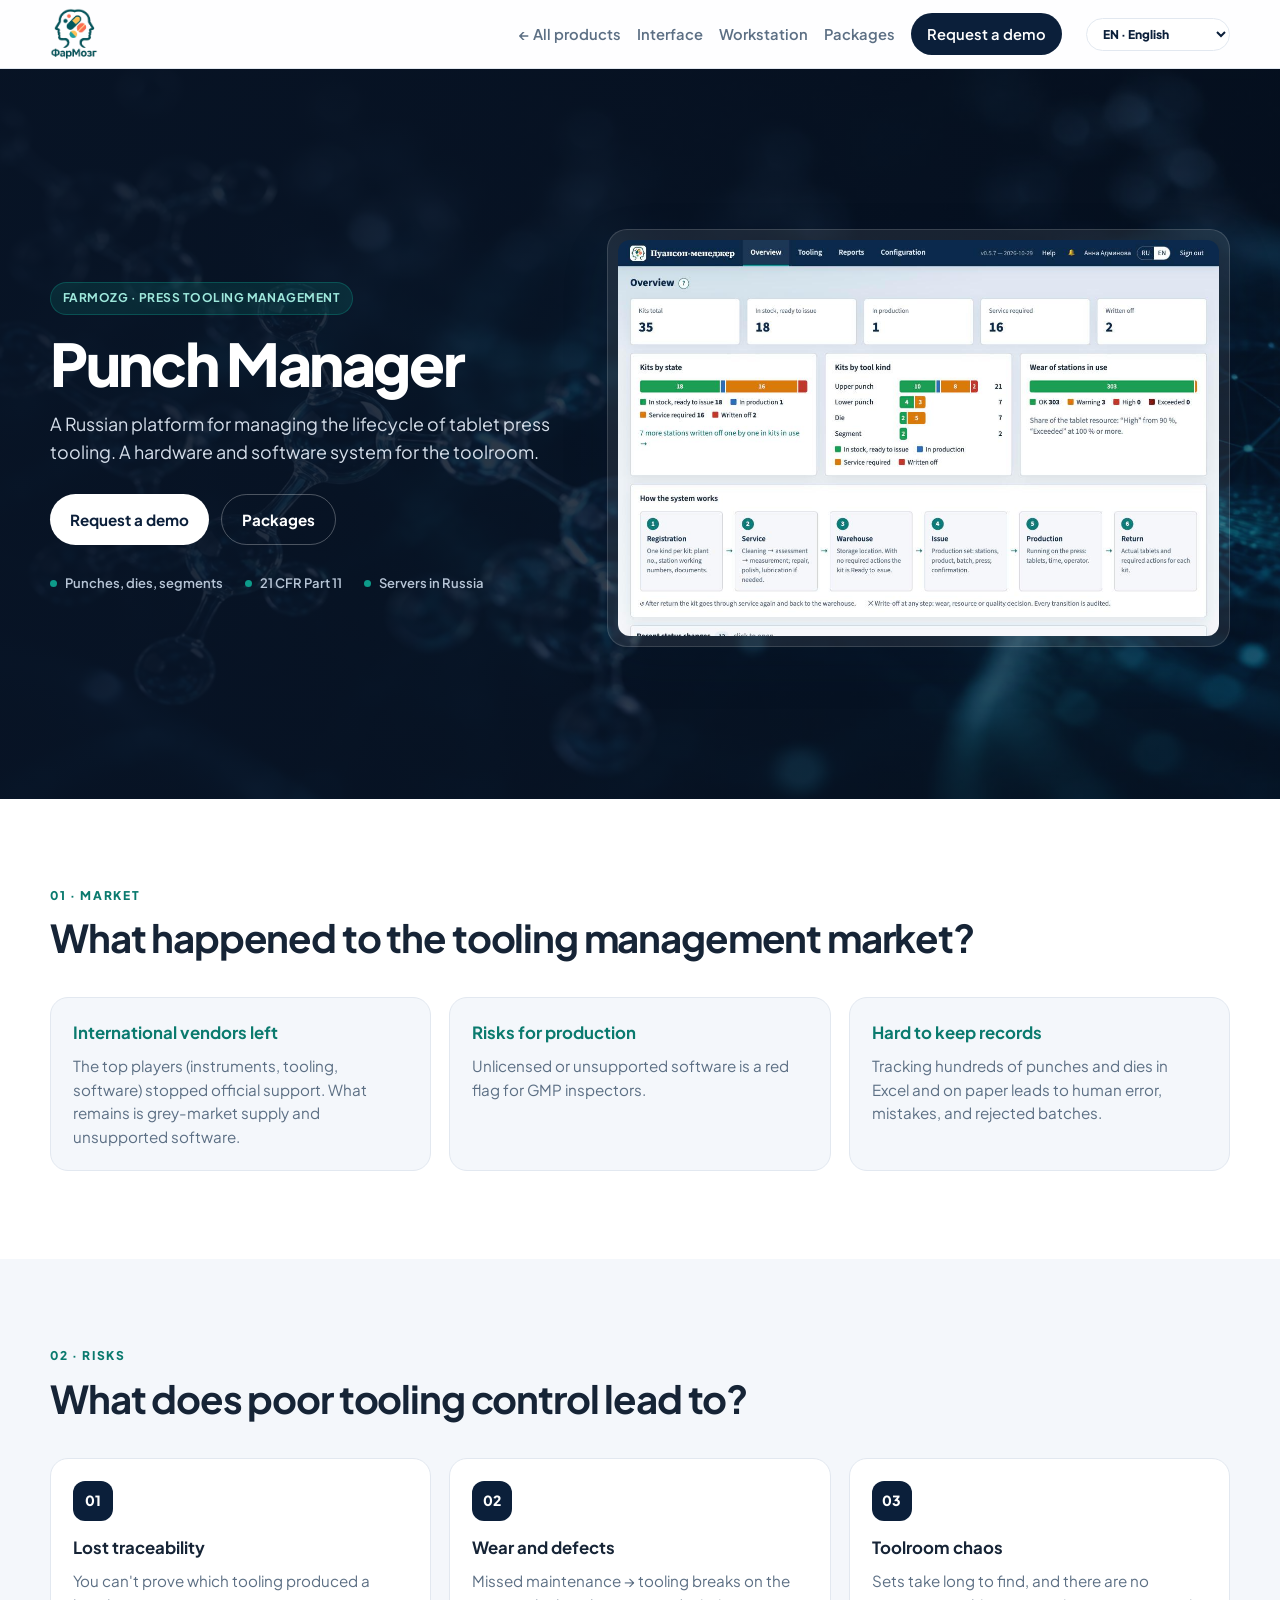
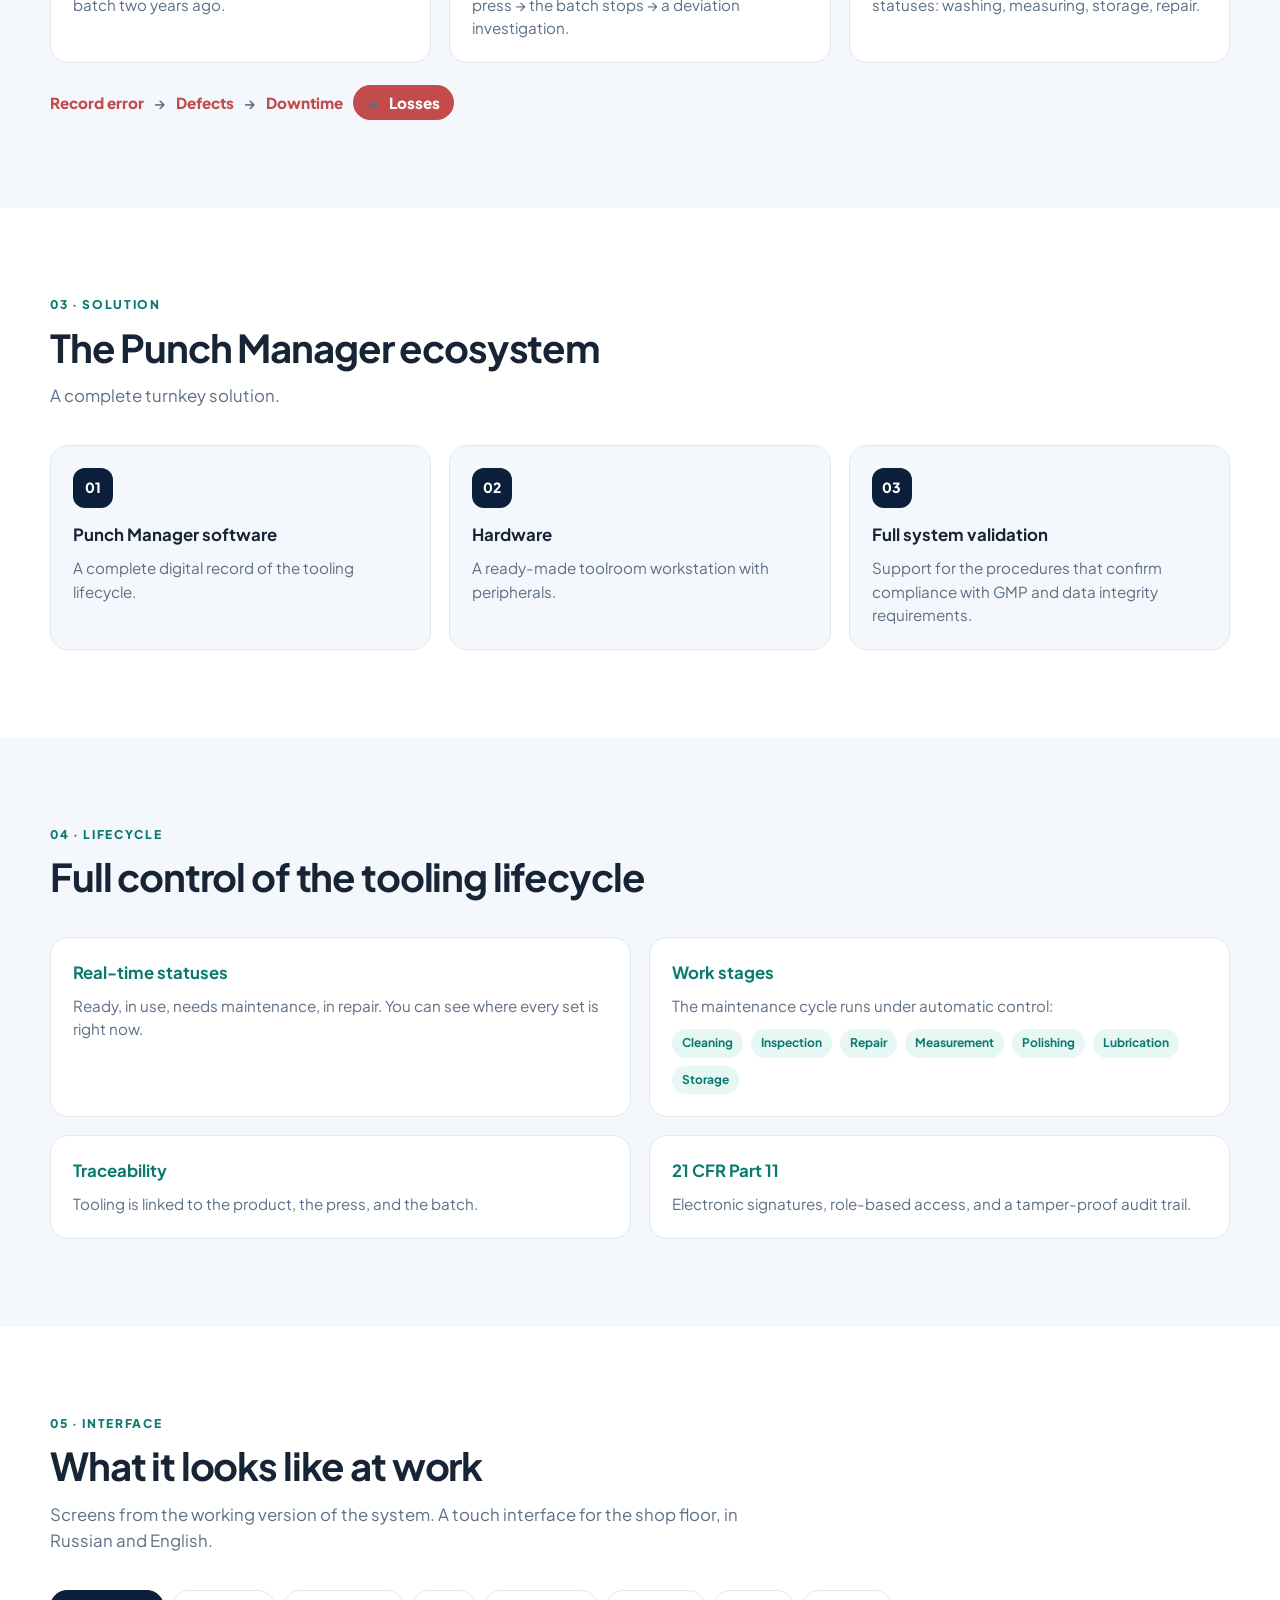
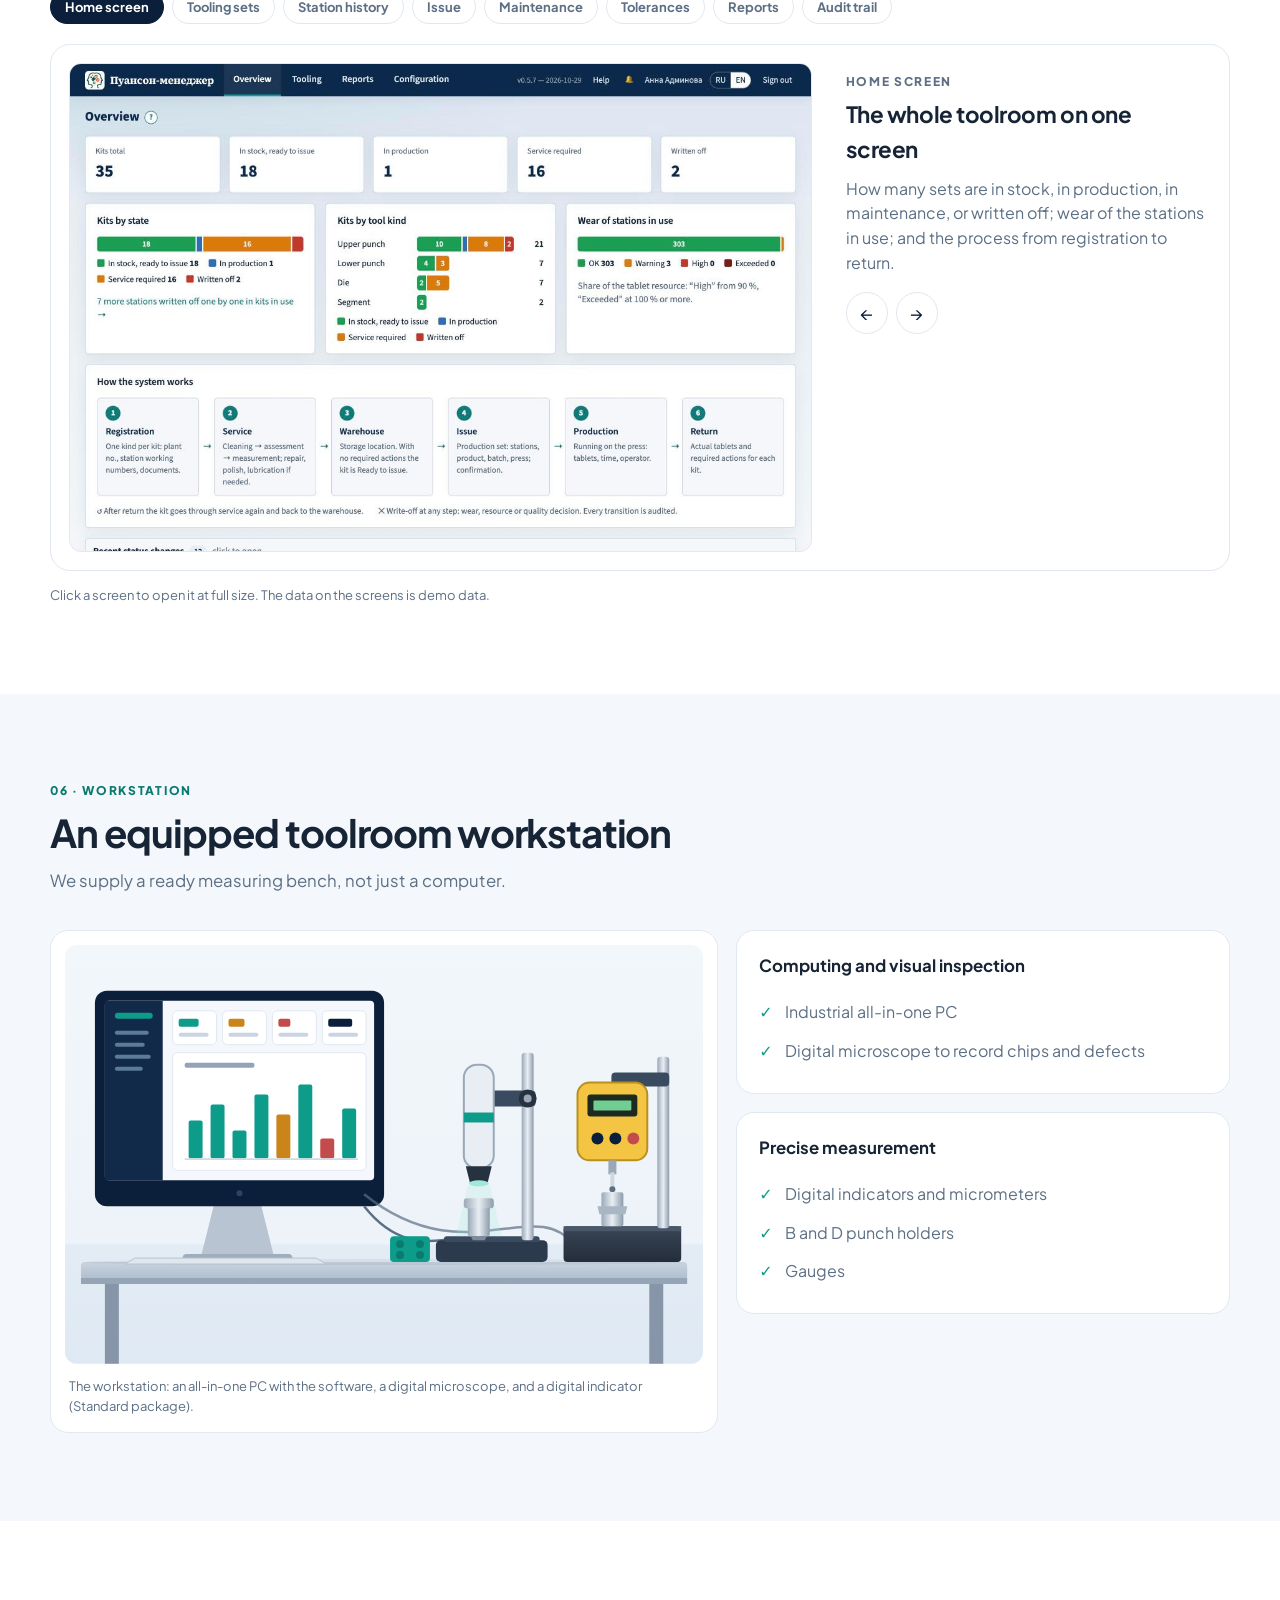
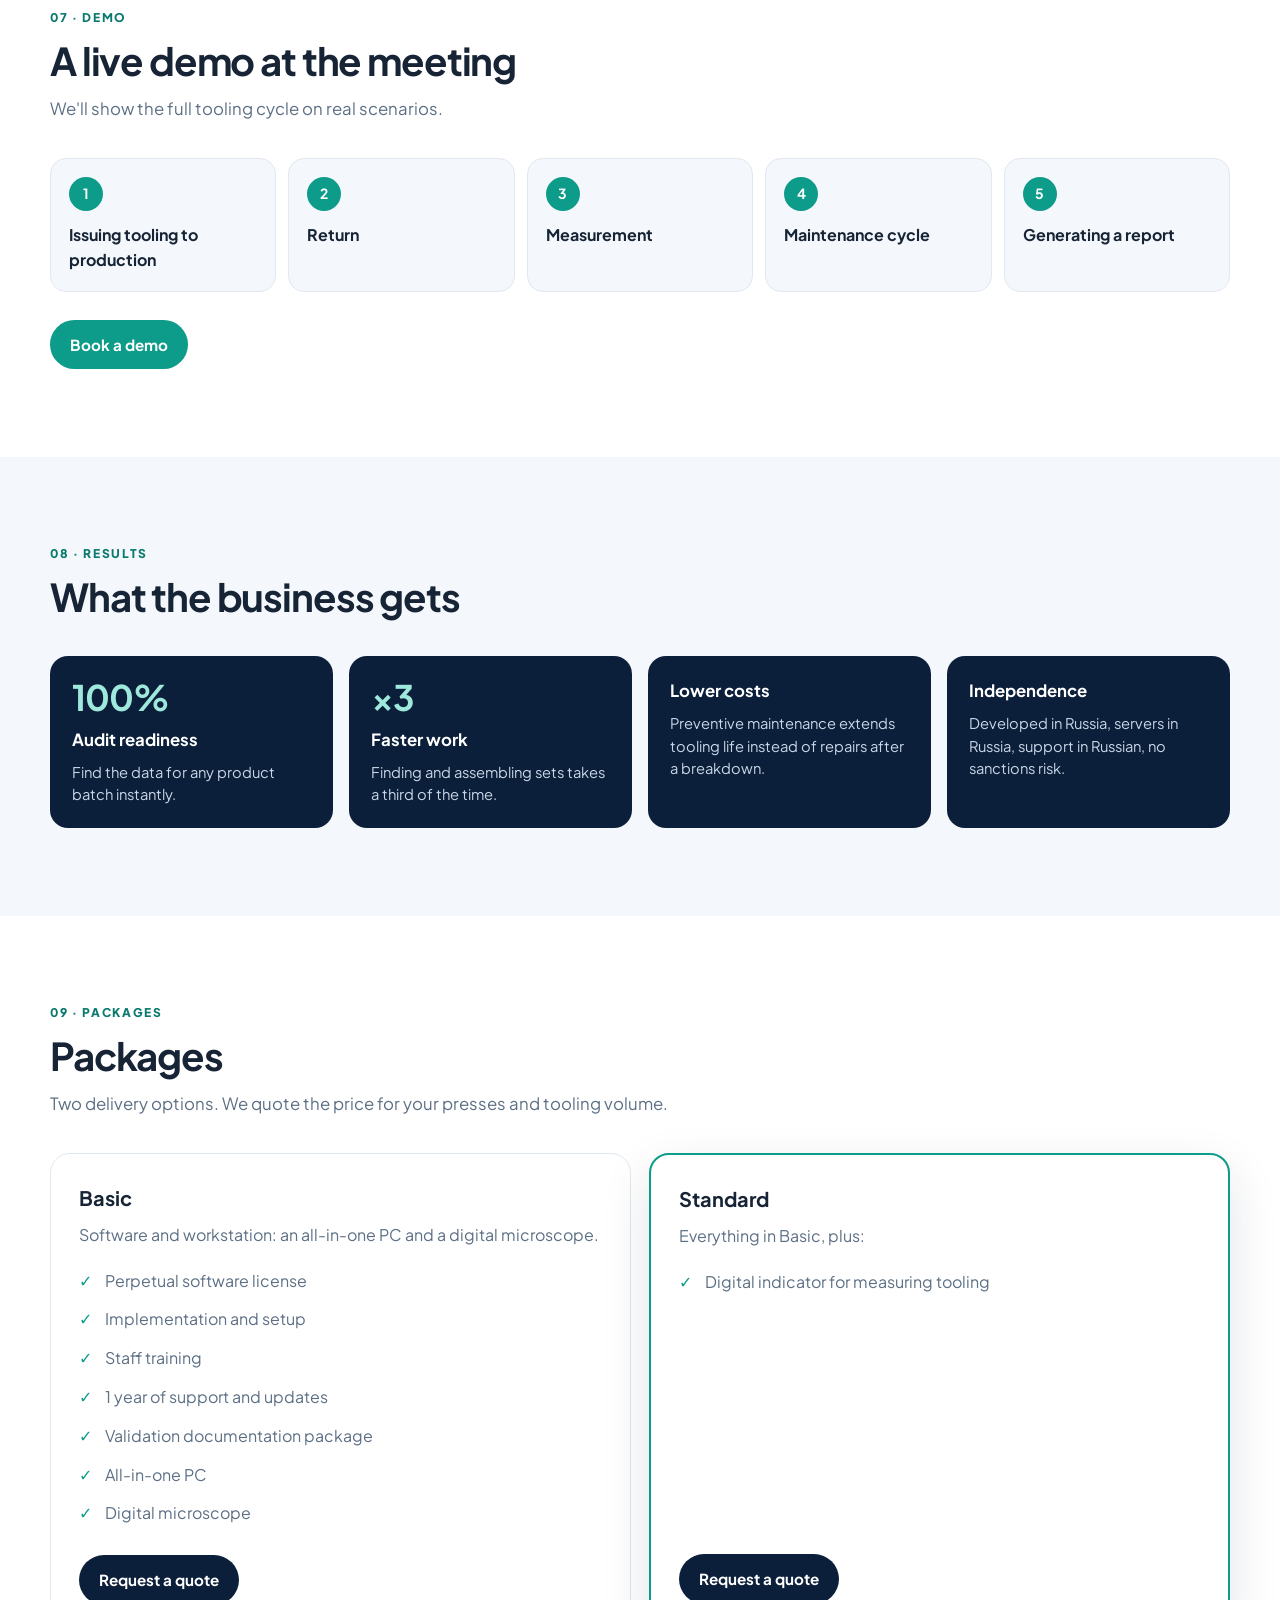
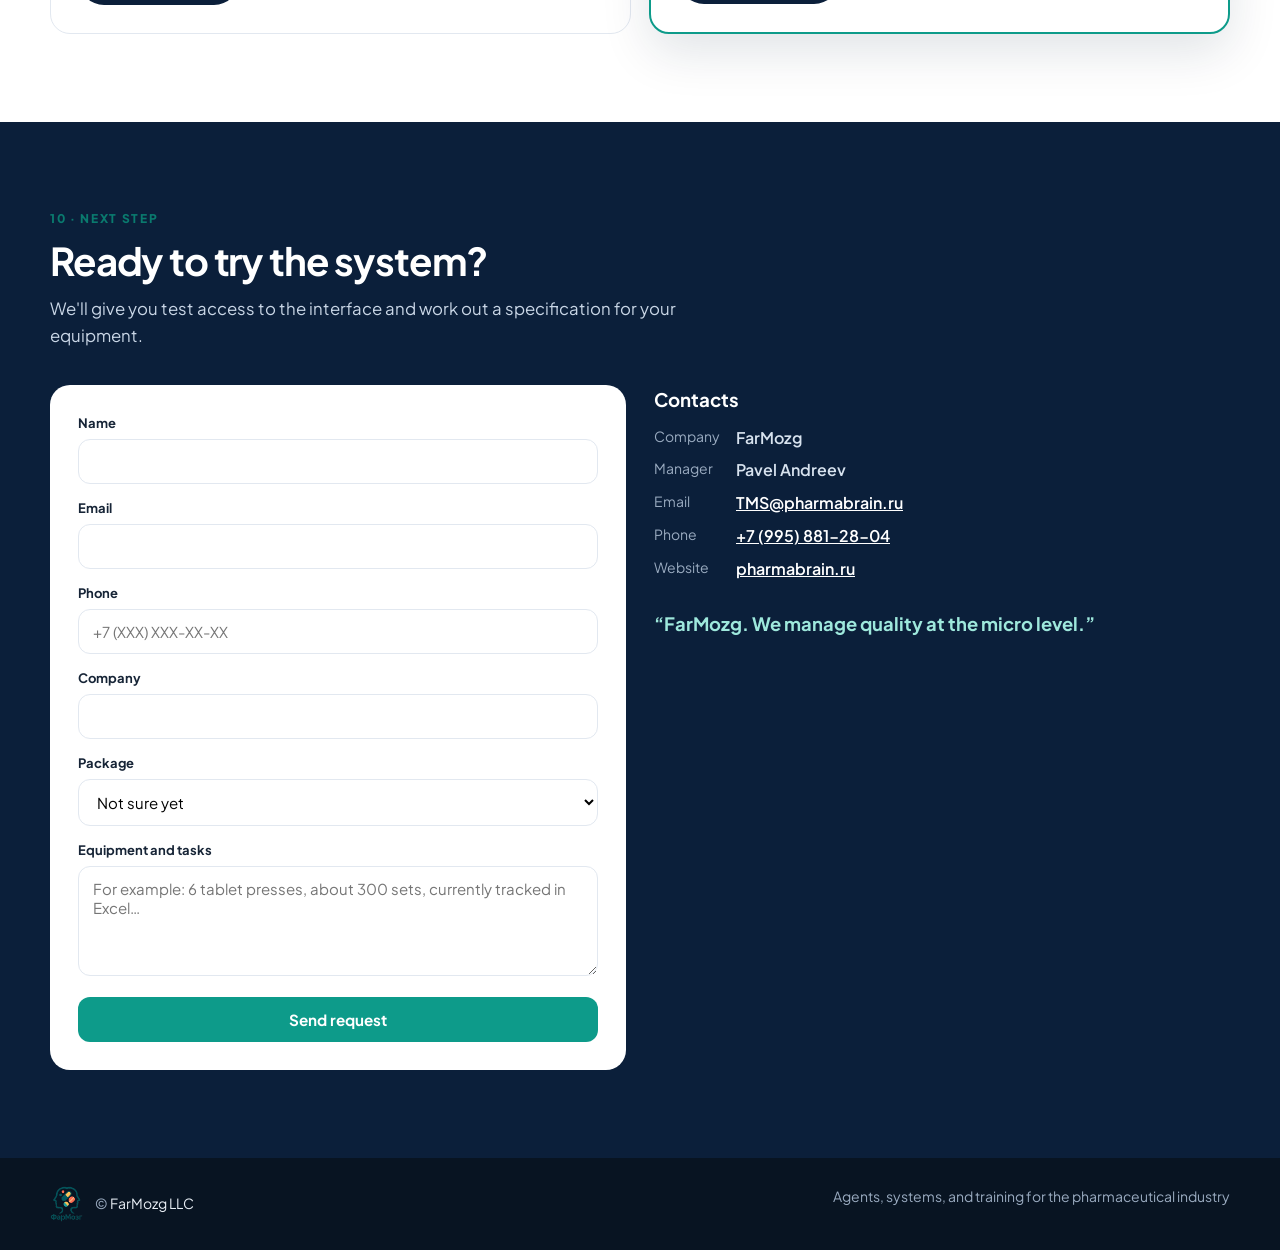
==== commit ead6c1ce: "minor press updates" ====
--- a/tooling.html
+++ b/tooling.html
@@ -187,6 +187,11 @@
         .tour-note { margin: 14px 0 0; color: var(--muted); font-size: 13px; }
 
         /* Workplace */
+        .ws-grid { display: grid; grid-template-columns: 1.15fr .85fr; gap: 18px; margin-top: 36px; align-items: stretch; }
+        .ws-cards { display: grid; gap: 18px; align-content: start; }
+        .ws-figure { margin: 0; background: #fff; border: 1px solid var(--line); border-radius: var(--radius); padding: 14px; }
+        .ws-figure svg { display: block; width: 100%; height: auto; border-radius: 12px; }
+        .ws-figure figcaption { margin: 12px 4px 2px; color: var(--muted); font-size: 13px; }
         .check-list { list-style: none; padding: 0; margin: 14px 0 0; }
         .check-list li { position: relative; padding: 7px 0 7px 26px; color: var(--muted); }
         .check-list li::before {
@@ -204,6 +209,7 @@
             border-radius: 50%; background: var(--teal); color: #fff; font-size: 14px;
         }
         .demo-steps { padding: 0; }
+        .demo-cta { margin-top: 28px; }
 
         /* Results */
         .results { display: grid; grid-template-columns: repeat(4, 1fr); gap: 16px; margin-top: 36px; }
@@ -217,9 +223,7 @@
         .plan { background: #fff; border: 1px solid var(--line); border-radius: 20px; padding: 28px; display: flex; flex-direction: column; }
         .plan.main { border: 2px solid var(--teal); box-shadow: var(--shadow); }
         .plan h3 { margin: 0; font-size: 1.25rem; }
-        .plan .price { font-size: 2rem; font-weight: 800; letter-spacing: -0.03em; margin: 10px 0 4px; color: var(--navy); }
         .plan .lead { margin: 10px 0 0; color: var(--muted); }
-        .plan .note { margin: 16px 0 0; padding: 12px 14px; background: var(--teal-s); border-radius: 12px; color: var(--teal-2); font-size: 0.9rem; font-weight: 600; }
         .plan .btn { margin-top: auto; align-self: flex-start; }
         .plan .check-list { margin-bottom: 22px; }
 
@@ -251,7 +255,7 @@
         footer a { color: #e8eef5; text-decoration: none; }
 
         @media (max-width: 980px) {
-            .hero-grid, .grid-3, .grid-2, .tour-stage, .plans, .contact-grid { grid-template-columns: 1fr; }
+            .hero-grid, .grid-3, .grid-2, .ws-grid, .tour-stage, .plans, .contact-grid { grid-template-columns: 1fr; }
             .results { grid-template-columns: 1fr 1fr; }
             .demo-steps { grid-template-columns: 1fr 1fr; }
             .nav-links { display: none; margin-left: 0; }
@@ -313,7 +317,7 @@
                 </div>
             </div>
             <div class="shot-wrap">
-                <img data-shot="dashboard" src="images/tms/dashboard.ru.jpg" width="1189" height="783" data-i18n-alt="tms_shot1_h" alt="Обзор">
+                <img data-shot="dashboard" src="images/tms/dashboard.ru.jpg" width="1189" height="783" data-i18n-alt="tms_shot1_h" alt="Главный экран">
             </div>
         </div>
     </section>
@@ -439,7 +443,7 @@
                     <img id="tourImg" src="images/tms/dashboard.ru.jpg" width="1189" height="783" alt="">
                 </a>
                 <div class="tour-copy">
-                    <p class="kicker" id="tourCount"></p>
+                    <p class="kicker" id="tourName"></p>
                     <h3 id="tourTitle"></h3>
                     <p id="tourText"></p>
                     <div class="tour-nav">
@@ -457,13 +461,109 @@
             <p class="kicker" data-i18n="tms_ws_kicker">06 · Рабочее место</p>
             <h2 data-i18n="tms_ws_h2">Оснащённое рабочее место инструментальщика</h2>
             <p class="sub" data-i18n="tms_ws_sub">Поставляем не просто компьютер, а готовый измерительный стенд.</p>
-            <div class="grid-2">
+            <div class="ws-grid">
+                <figure class="ws-figure">
+                    <svg viewBox="0 0 640 420" role="img" data-i18n-aria="tms_ws_fig" aria-label="Рабочее место инструментальщика" xmlns="http://www.w3.org/2000/svg">
+                        <defs>
+                            <linearGradient id="wsBg" x1="0" y1="0" x2="0" y2="1"><stop offset="0" stop-color="#eef4fa"/><stop offset="1" stop-color="#dfe9f3"/></linearGradient>
+                            <linearGradient id="wsDesk" x1="0" y1="0" x2="0" y2="1"><stop offset="0" stop-color="#c9d4e0"/><stop offset="1" stop-color="#aebccb"/></linearGradient>
+                            <linearGradient id="wsSteel" x1="0" y1="0" x2="1" y2="0"><stop offset="0" stop-color="#9aa8b8"/><stop offset=".5" stop-color="#e9eef4"/><stop offset="1" stop-color="#8d9bab"/></linearGradient>
+                            <linearGradient id="wsGranite" x1="0" y1="0" x2="0" y2="1"><stop offset="0" stop-color="#3a4656"/><stop offset="1" stop-color="#232d3a"/></linearGradient>
+                        </defs>
+                        <rect width="640" height="420" fill="url(#wsBg)"/>
+                        <rect x="0" y="0" width="640" height="300" fill="#f6f9fc" opacity=".55"/>
+                        <!-- desk -->
+                        <rect x="16" y="318" width="608" height="18" rx="4" fill="url(#wsDesk)"/>
+                        <rect x="16" y="334" width="608" height="6" fill="#95a5b6"/>
+                        <rect x="40" y="340" width="14" height="80" fill="#8696a8"/>
+                        <rect x="586" y="340" width="14" height="80" fill="#8696a8"/>
+                        <ellipse cx="320" cy="318" rx="300" ry="3" fill="#0b1f3a" opacity=".06"/>
+                        <!-- all-in-one PC -->
+                        <path d="M150 258 L196 258 L210 314 L136 314 Z" fill="#b8c4d2"/>
+                        <rect x="118" y="310" width="110" height="9" rx="4" fill="#9fadbd"/>
+                        <rect x="30" y="46" width="290" height="216" rx="12" fill="#0b1f3a"/>
+                        <rect x="40" y="56" width="270" height="180" rx="4" fill="#f4f7fb"/>
+                        <rect x="40" y="56" width="58" height="180" fill="#122a4a"/>
+                        <rect x="50" y="68" width="38" height="6" rx="3" fill="#0d9b8a"/>
+                        <rect x="50" y="86" width="34" height="4" rx="2" fill="#5c7a99"/>
+                        <rect x="50" y="98" width="30" height="4" rx="2" fill="#5c7a99"/>
+                        <rect x="50" y="110" width="36" height="4" rx="2" fill="#5c7a99"/>
+                        <rect x="50" y="122" width="28" height="4" rx="2" fill="#5c7a99"/>
+                        <rect x="108" y="66" width="44" height="34" rx="5" fill="#fff" stroke="#e2e8f0"/>
+                        <rect x="114" y="74" width="20" height="8" rx="2" fill="#0d9b8a"/>
+                        <rect x="114" y="88" width="30" height="4" rx="2" fill="#cbd5e1"/>
+                        <rect x="158" y="66" width="44" height="34" rx="5" fill="#fff" stroke="#e2e8f0"/>
+                        <rect x="164" y="74" width="16" height="8" rx="2" fill="#c9841a"/>
+                        <rect x="164" y="88" width="30" height="4" rx="2" fill="#cbd5e1"/>
+                        <rect x="208" y="66" width="44" height="34" rx="5" fill="#fff" stroke="#e2e8f0"/>
+                        <rect x="214" y="74" width="12" height="8" rx="2" fill="#c44b4b"/>
+                        <rect x="214" y="88" width="30" height="4" rx="2" fill="#cbd5e1"/>
+                        <rect x="258" y="66" width="44" height="34" rx="5" fill="#fff" stroke="#e2e8f0"/>
+                        <rect x="264" y="74" width="24" height="8" rx="2" fill="#0b1f3a"/>
+                        <rect x="264" y="88" width="30" height="4" rx="2" fill="#cbd5e1"/>
+                        <rect x="108" y="108" width="194" height="118" rx="5" fill="#fff" stroke="#e2e8f0"/>
+                        <rect x="120" y="118" width="70" height="5" rx="2" fill="#94a3b8"/>
+                        <g fill="#0d9b8a">
+                            <rect x="124" y="176" width="14" height="38" rx="2"/><rect x="146" y="160" width="14" height="54" rx="2"/>
+                            <rect x="168" y="186" width="14" height="28" rx="2"/><rect x="190" y="150" width="14" height="64" rx="2"/>
+                        </g>
+                        <rect x="212" y="170" width="14" height="44" rx="2" fill="#c9841a"/>
+                        <rect x="234" y="140" width="14" height="74" rx="2" fill="#0d9b8a"/>
+                        <rect x="256" y="194" width="14" height="20" rx="2" fill="#c44b4b"/>
+                        <rect x="278" y="164" width="14" height="50" rx="2" fill="#0d9b8a"/>
+                        <rect x="120" y="214" width="174" height="1.5" fill="#cbd5e1"/>
+                        <circle cx="175" cy="249" r="3" fill="#2b4466"/>
+                        <!-- keyboard -->
+                        <path d="M70 314 L252 314 L262 320 L60 320 Z" fill="#dfe6ee" stroke="#b6c2cf"/>
+                        <!-- cables -->
+                        <path d="M300 262 C 330 300, 360 300, 392 294" fill="none" stroke="#5c6f84" stroke-width="2.5"/>
+                        <path d="M300 250 C 400 330, 470 250, 510 300" fill="none" stroke="#5c6f84" stroke-width="2.5" opacity=".7"/>
+                        <!-- digital microscope on stand -->
+                        <rect x="372" y="296" width="112" height="22" rx="5" fill="#2b3a4d"/>
+                        <rect x="380" y="292" width="96" height="6" rx="3" fill="#3a4b60"/>
+                        <rect x="458" y="108" width="12" height="188" rx="3" fill="url(#wsSteel)"/>
+                        <rect x="406" y="146" width="66" height="16" rx="4" fill="#3a4b60"/>
+                        <circle cx="464" cy="154" r="9" fill="#26323f"/>
+                        <circle cx="464" cy="154" r="4" fill="#9aa8b8"/>
+                        <rect x="400" y="120" width="30" height="104" rx="13" fill="#e9eef4" stroke="#9aa8b8" stroke-width="2"/>
+                        <rect x="400" y="168" width="30" height="10" fill="#0d9b8a"/>
+                        <path d="M402 222 L428 222 L424 238 L406 238 Z" fill="#26323f"/>
+                        <ellipse cx="415" cy="239" rx="10" ry="3" fill="#9ee8dc"/>
+                        <path d="M404 241 L392 292 L438 292 L426 241 Z" fill="#9ee8dc" opacity=".22"/>
+                        <!-- punch under the microscope -->
+                        <rect x="404" y="262" width="22" height="30" rx="2" fill="url(#wsSteel)"/>
+                        <rect x="400" y="254" width="30" height="10" rx="3" fill="url(#wsSteel)"/>
+                        <path d="M407 292 L423 292 L421 296 L409 296 Z" fill="#7d8b9b"/>
+                        <!-- digital indicator on granite stand -->
+                        <rect x="500" y="282" width="118" height="36" rx="4" fill="url(#wsGranite)"/>
+                        <rect x="500" y="282" width="118" height="5" fill="#4a5869"/>
+                        <rect x="594" y="112" width="12" height="172" rx="3" fill="url(#wsSteel)"/>
+                        <rect x="548" y="128" width="58" height="14" rx="4" fill="#3a4b60"/>
+                        <rect x="514" y="138" width="70" height="78" rx="12" fill="#f4c542" stroke="#b8901f" stroke-width="2"/>
+                        <rect x="524" y="150" width="50" height="22" rx="3" fill="#1d2a1f"/>
+                        <rect x="530" y="156" width="38" height="10" rx="1" fill="#7be0a0" opacity=".9"/>
+                        <circle cx="534" cy="194" r="6" fill="#0b1f3a"/>
+                        <circle cx="552" cy="194" r="6" fill="#0b1f3a"/>
+                        <circle cx="570" cy="194" r="6" fill="#c44b4b"/>
+                        <rect x="545" y="216" width="8" height="14" fill="#9aa8b8"/>
+                        <rect x="547" y="228" width="4" height="16" fill="#cfd8e2"/>
+                        <circle cx="549" cy="245" r="3" fill="#5c6f84"/>
+                        <!-- punch on the granite -->
+                        <rect x="538" y="248" width="22" height="34" rx="2" fill="url(#wsSteel)"/>
+                        <path d="M534 262 L564 262 L562 270 L536 270 Z" fill="#a9b6c4"/>
+                        <!-- punch holder -->
+                        <rect x="326" y="292" width="40" height="26" rx="4" fill="#0d9b8a"/>
+                        <circle cx="336" cy="300" r="4" fill="#0a7a6e"/><circle cx="356" cy="300" r="4" fill="#0a7a6e"/>
+                        <circle cx="336" cy="311" r="4" fill="#0a7a6e"/><circle cx="356" cy="311" r="4" fill="#0a7a6e"/>
+                    </svg>
+                    <figcaption data-i18n="tms_ws_fig">Состав рабочего места: моноблок с ПО, цифровой микроскоп и цифровой индикатор (комплект «Стандарт»).</figcaption>
+                </figure>
+                <div class="ws-cards">
                 <article class="card">
                     <h3 data-i18n="tms_ws1_h">Вычислительный центр и визуальный контроль</h3>
                     <ul class="check-list">
                         <li data-i18n="tms_ws1_l1">Промышленный моноблок (All-in-One)</li>
                         <li data-i18n="tms_ws1_l2">Цифровой микроскоп для фиксации сколов и дефектов</li>
-                        <li data-i18n="tms_ws1_l3">Педаль (footswitch) для работы без рук</li>
                     </ul>
                 </article>
                 <article class="card">
@@ -474,6 +574,7 @@
                         <li data-i18n="tms_ws2_l3">Калибры</li>
                     </ul>
                 </article>
+                </div>
             </div>
         </div>
     </section>
@@ -490,6 +591,9 @@
                 <li data-i18n="tms_demo4">Цикл обслуживания</li>
                 <li data-i18n="tms_demo5">Формирование отчёта</li>
             </ol>
+            <div class="demo-cta">
+                <a class="btn btn-teal" href="#contact" data-i18n="tms_demo_cta">Записаться на демо</a>
+            </div>
         </div>
     </section>
 
@@ -522,12 +626,13 @@
 
     <section class="white" id="pricing">
         <div class="container">
-            <p class="kicker" data-i18n="tms_price_kicker">09 · Инвестиции</p>
+            <p class="kicker" data-i18n="tms_price_kicker">09 · Комплекты</p>
             <h2 data-i18n="tms_price_h2">Комплекты поставки</h2>
+            <p class="sub" data-i18n="tms_price_sub">Два варианта поставки. Стоимость рассчитываем под ваш парк прессов и объём инструмента.</p>
             <div class="plans">
-                <article class="plan main">
+                <article class="plan">
                     <h3 data-i18n="tms_p1_name">Базовый</h3>
-                    <div class="price" data-i18n="tms_p1_price">2 860 000 ₽</div>
+                    <p class="lead" data-i18n="tms_p1_lead">ПО и рабочее место: ПК-моноблок и цифровой микроскоп.</p>
                     <ul class="check-list">
                         <li data-i18n="tms_p1_l1">Бессрочная лицензия на ПО</li>
                         <li data-i18n="tms_p1_l2">Внедрение и настройка</li>
@@ -537,20 +642,15 @@
                         <li data-i18n="tms_p1_l6">ПК-моноблок</li>
                         <li data-i18n="tms_p1_l7">Цифровой микроскоп</li>
                     </ul>
-                    <p class="note" data-i18n="tms_p1_note">Поддержка со 2-го года — 400 000 ₽ ежегодно. Первый год включён в стоимость лицензии.</p>
-                    <a class="btn btn-navy" href="#contact" data-kit="basic" style="margin-top:22px;" data-i18n="tms_p_cta">Запросить расчёт</a>
-                </article>
-                <article class="plan">
-                    <h3 data-i18n="tms_p2_name">Расширенный</h3>
-                    <div class="price" data-i18n="tms_p2_price">По запросу</div>
-                    <p class="lead" data-i18n="tms_p2_lead">Всё из базового комплекта, плюс поставка и настройка дополнительного оборудования:</p>
+                    <a class="btn btn-navy" href="#contact" data-kit="basic" data-i18n="tms_p_cta">Запросить расчёт</a>
+                </article>
+                <article class="plan main">
+                    <h3 data-i18n="tms_p2_name">Стандарт</h3>
+                    <p class="lead" data-i18n="tms_p2_lead">Всё из базового комплекта, плюс:</p>
                     <ul class="check-list">
-                        <li data-i18n="tms_p2_l1">Микрометры</li>
-                        <li data-i18n="tms_p2_l2">Штангенциркули</li>
-                        <li data-i18n="tms_p2_l3">Прибор для измерения концентричности</li>
-                        <li data-i18n="tms_p2_l4">Микроскоп повышенной точности</li>
+                        <li data-i18n="tms_p2_l1">Цифровой индикатор для замеров инструмента</li>
                     </ul>
-                    <a class="btn btn-navy" href="#contact" data-kit="extended" data-i18n="tms_p_cta">Запросить расчёт</a>
+                    <a class="btn btn-navy" href="#contact" data-kit="standard" data-i18n="tms_p_cta">Запросить расчёт</a>
                 </article>
             </div>
         </div>
@@ -584,7 +684,7 @@
                         <select id="kit" name="kit">
                             <option value="" data-i18n="tms_form_kit_none">Пока не знаю</option>
                             <option value="basic" data-i18n="tms_p1_name">Базовый</option>
-                            <option value="extended" data-i18n="tms_p2_name">Расширенный</option>
+                            <option value="standard" data-i18n="tms_p2_name">Стандарт</option>
                         </select>
                     </div>
                     <div class="form-row">
@@ -604,7 +704,7 @@
                         <dt>Email</dt>
                         <dd><a href="mailto:TMS@pharmabrain.ru">TMS@pharmabrain.ru</a></dd>
                         <dt data-i18n="phone_label">Телефон</dt>
-                        <dd><a href="tel:+79166832804" dir="ltr">+7 (916) 683-28-04</a></dd>
+                        <dd><a href="tel:+79958812804" dir="ltr">+7 (995) 881-28-04</a></dd>
                         <dt data-i18n="tms_contacts_site">Сайт</dt>
                         <dd><a href="./" id="siteLink">pharmabrain.ru</a></dd>
                     </dl>
@@ -624,12 +724,12 @@
         </div>
     </footer>
 
-    <script src="i18n.js?v=3"></script>
-    <script src="i18n.zh.js?v=3"></script>
-    <script src="i18n.ar.js?v=3"></script>
-    <script src="i18n.tr.js?v=3"></script>
-    <script src="i18n.hi.js?v=3"></script>
-    <script src="tooling.i18n.js?v=1"></script>
+    <script src="i18n.js?v=4"></script>
+    <script src="i18n.zh.js?v=4"></script>
+    <script src="i18n.ar.js?v=4"></script>
+    <script src="i18n.tr.js?v=4"></script>
+    <script src="i18n.hi.js?v=4"></script>
+    <script src="tooling.i18n.js?v=2"></script>
     <script>
         const LANGS = ["ru","en","zh","ar","tr","hi"];
         const RTL_LANGS = ["ar"];
@@ -653,8 +753,8 @@
             img.src = shotSrc(SHOTS[shot]);
             img.alt = t("tms_shot" + n + "_h");
             document.getElementById("tourLink").href = img.src;
-            document.getElementById("tourCount").textContent = n + " / " + SHOTS.length;
-            document.getElementById("tourTitle").textContent = t("tms_shot" + n + "_h");
+            document.getElementById("tourName").textContent = t("tms_shot" + n + "_h");
+            document.getElementById("tourTitle").textContent = t("tms_shot" + n + "_t");
             document.getElementById("tourText").textContent = t("tms_shot" + n + "_p");
             const tabs = document.getElementById("tourTabs");
             tabs.innerHTML = SHOTS.map((_, i) =>
@@ -709,7 +809,7 @@
             const form = e.target;
             const toast = document.getElementById("formToast");
             // The request always names the product and kit in Russian, so the team reads it the same way in every language.
-            const kit = form.kit.value === "basic" ? TMS_I18N.ru.tms_p1_name : form.kit.value === "extended" ? TMS_I18N.ru.tms_p2_name : "";
+            const kit = form.kit.value === "basic" ? TMS_I18N.ru.tms_p1_name : form.kit.value === "standard" ? TMS_I18N.ru.tms_p2_name : "";
             const product = TMS_I18N.ru.tms_h1 + (kit ? " · " + TMS_I18N.ru.tms_form_kit + ": " + kit : "");
             const interest = [I18N.ru.product_prefix + product, form.interest.value].join("\n");
             try {
